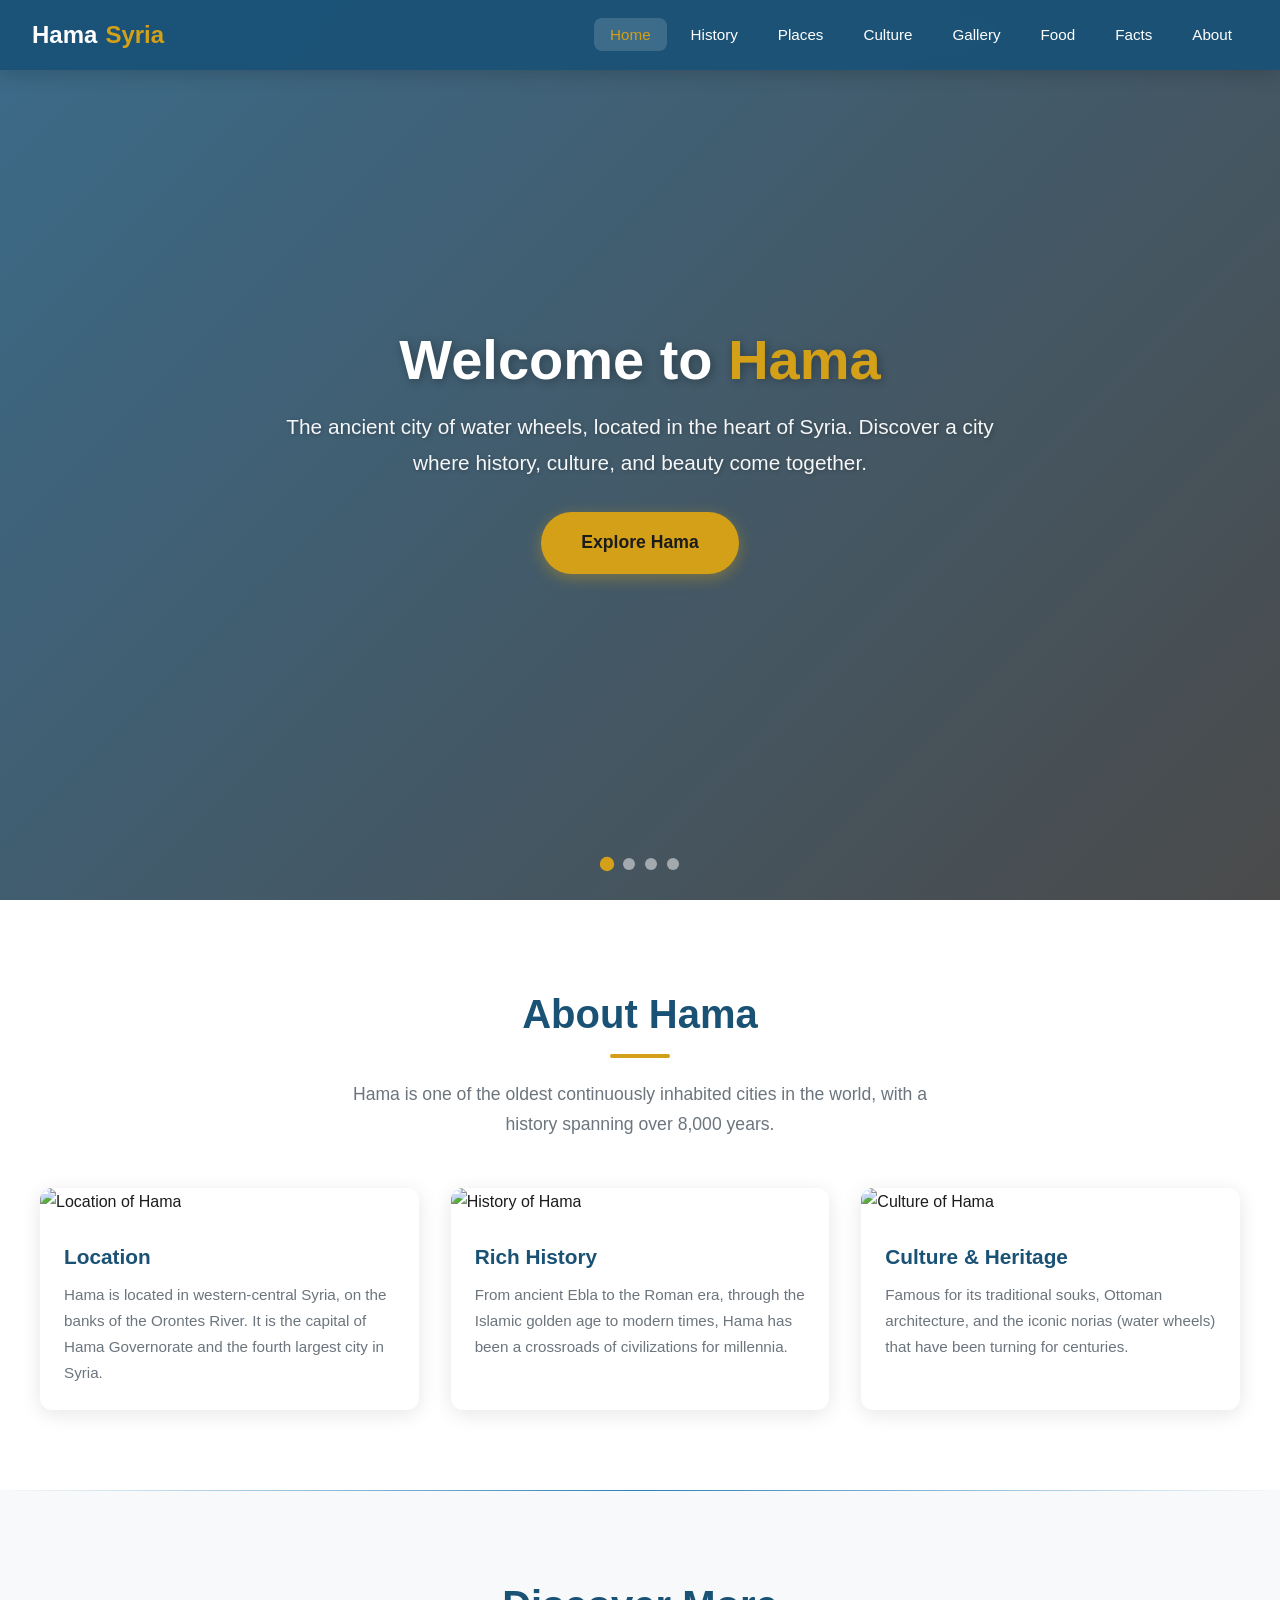
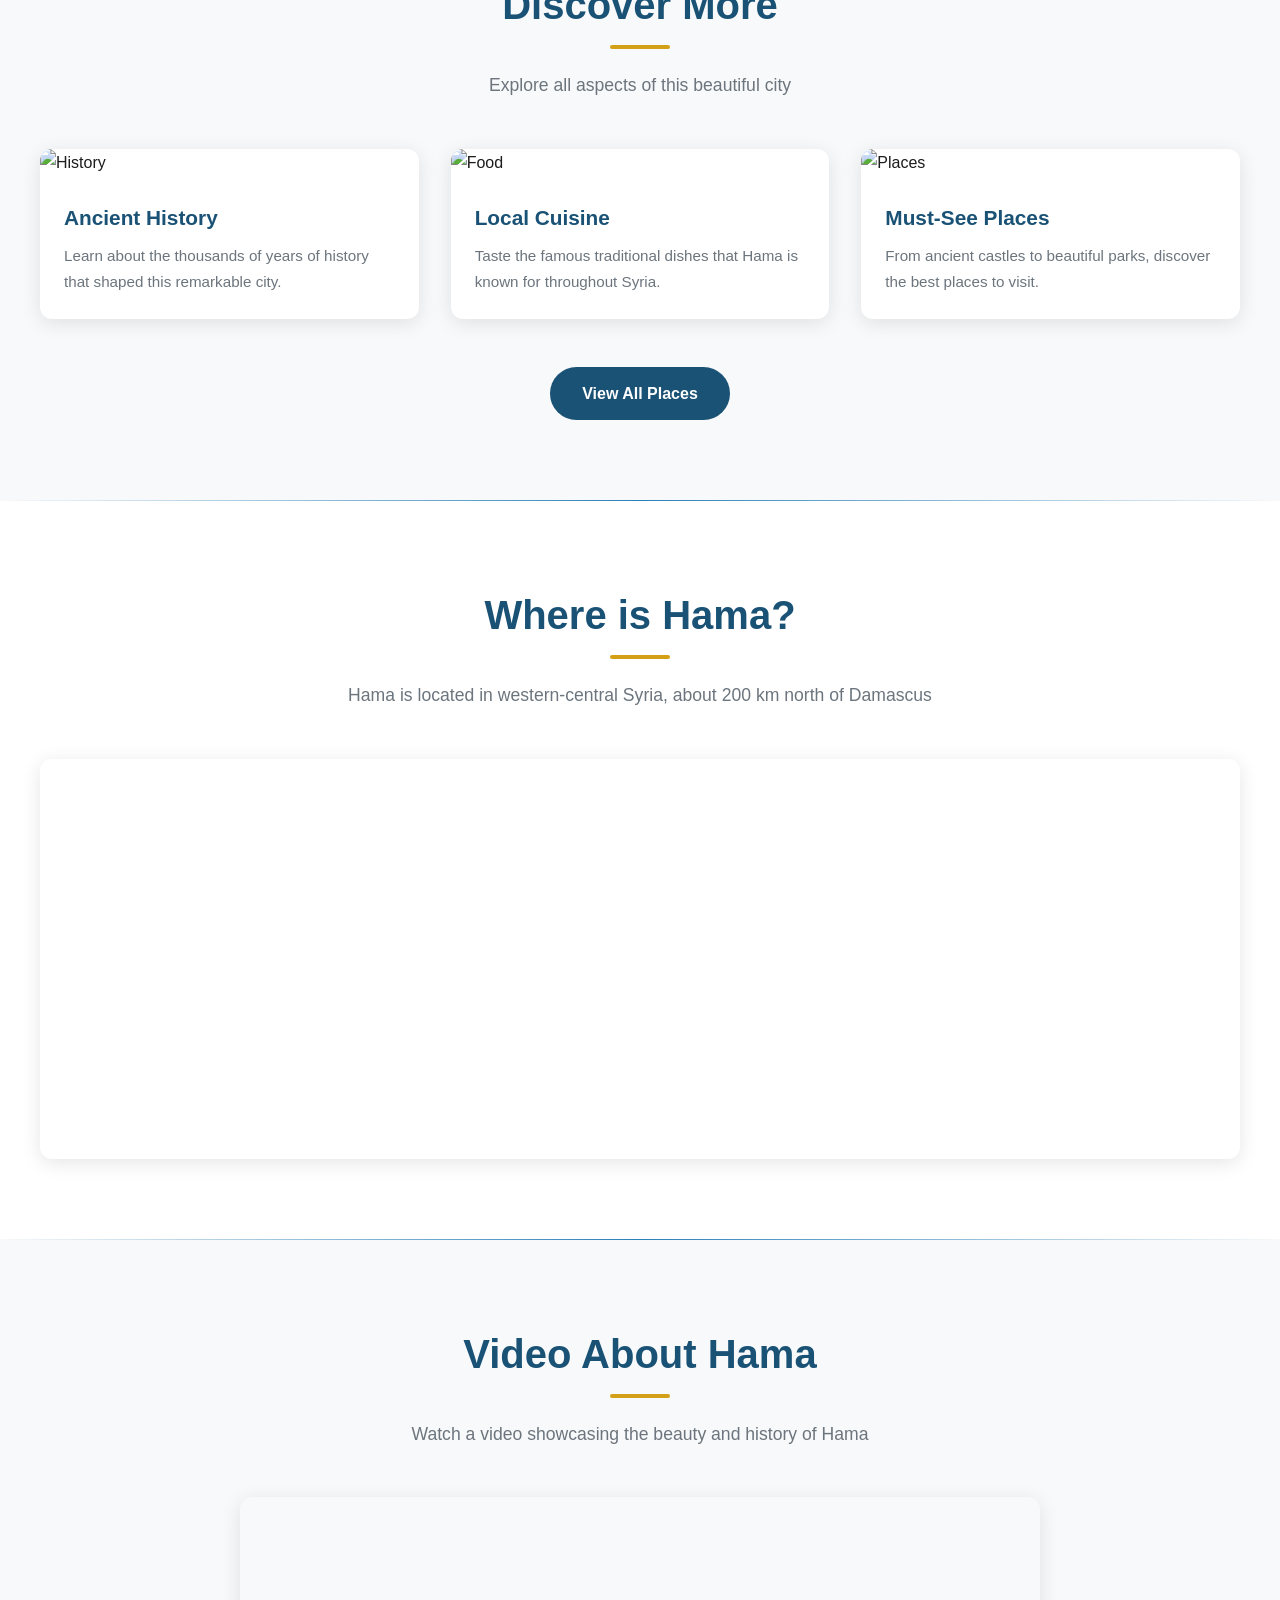
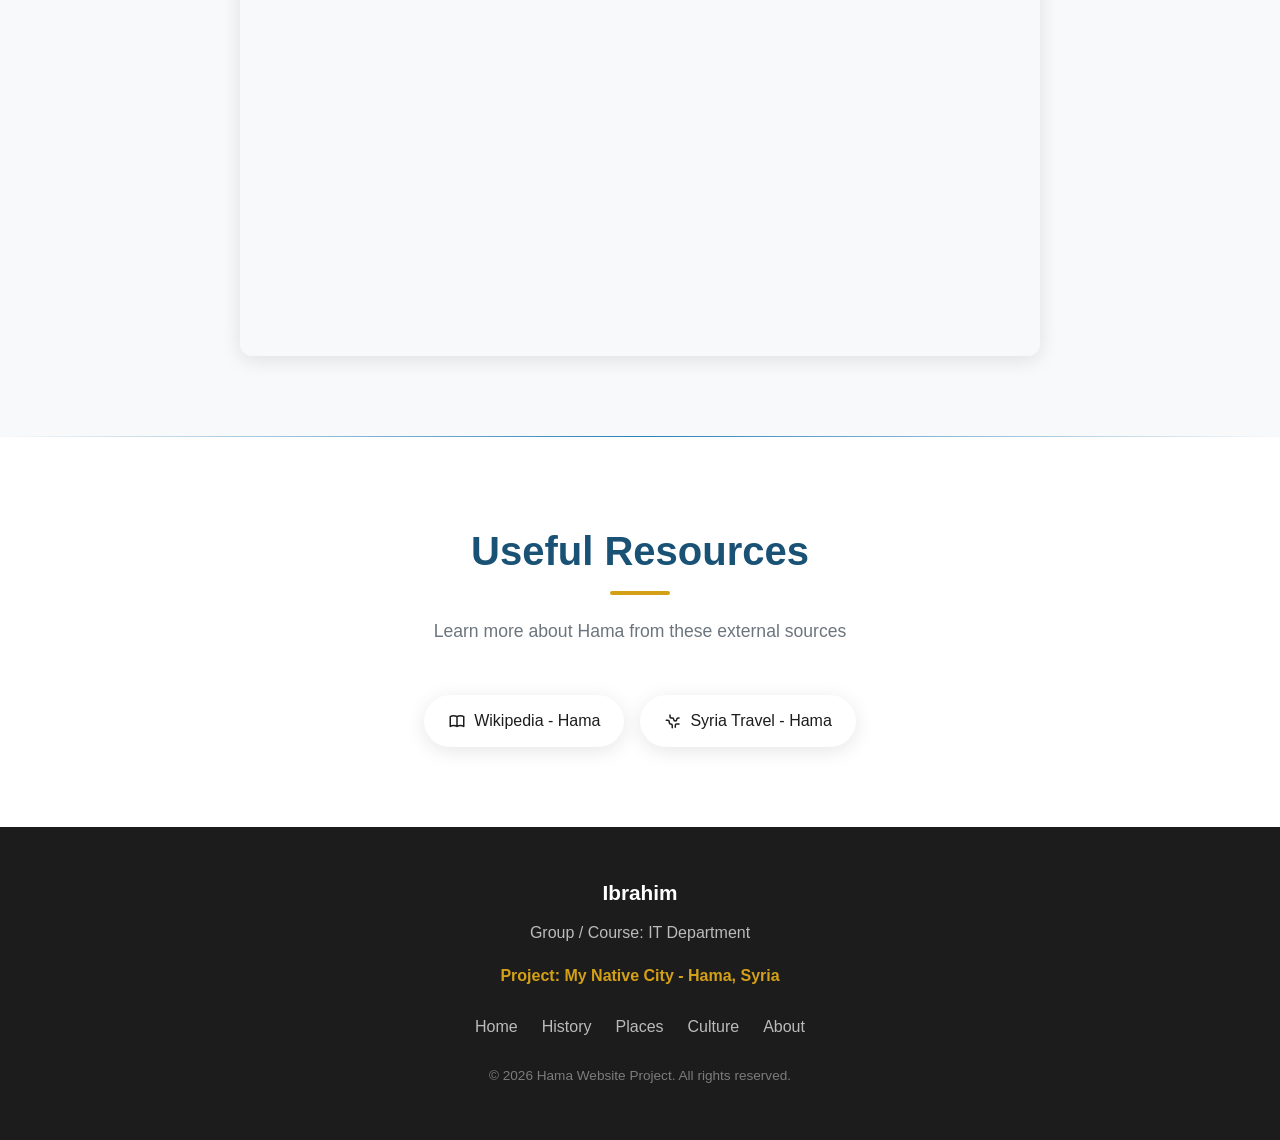
==== index.html @ edb70d60 "feat: create hometown website about Hama, Syria Multi-page informational website with 8 pages: - Hom" ====
<!DOCTYPE html>
<html lang="en">
<head>
  <meta charset="UTF-8">
  <meta name="viewport" content="width=device-width, initial-scale=1.0">
  <title>Hama - The City of Water Wheels</title>
  <link rel="stylesheet" href="css/style.css">
</head>
<body>

  <!-- Navigation -->
  <nav class="navbar">
    <a href="index.html" class="logo">Hama <span>Syria</span></a>
    <ul class="nav-links">
      <li><a href="index.html" class="active">Home</a></li>
      <li><a href="history.html">History</a></li>
      <li><a href="places.html">Places</a></li>
      <li><a href="culture.html">Culture</a></li>
      <li><a href="gallery.html">Gallery</a></li>
      <li><a href="food.html">Food</a></li>
      <li><a href="facts.html">Facts</a></li>
      <li><a href="about.html">About</a></li>
    </ul>
    <button class="hamburger" aria-label="Menu">
      <span></span><span></span><span></span>
    </button>
  </nav>

  <!-- Hero with Image Carousel -->
  <section class="hero">
    <div class="hero-carousel">
      <div class="hero-slide active" style="background-image: url('https://images.unsplash.com/photo-1578898886225-c7c894827e27?w=1600&q=80');"></div>
      <div class="hero-slide" style="background-image: url('https://images.unsplash.com/photo-1547483029-77784da27709?w=1600&q=80');"></div>
      <div class="hero-slide" style="background-image: url('https://images.unsplash.com/photo-1569982175971-d92b01cf8694?w=1600&q=80');"></div>
      <div class="hero-slide" style="background-image: url('https://images.unsplash.com/photo-1590076215667-875d4ef2d7de?w=1600&q=80');"></div>
    </div>
    <div class="hero-overlay"></div>
    <div class="hero-content">
      <h1>Welcome to <span>Hama</span></h1>
      <p>The ancient city of water wheels, located in the heart of Syria. Discover a city where history, culture, and beauty come together.</p>
      <a href="places.html" class="hero-btn">Explore Hama</a>
    </div>
    <div class="carousel-dots">
      <button class="dot active" aria-label="Slide 1"></button>
      <button class="dot" aria-label="Slide 2"></button>
      <button class="dot" aria-label="Slide 3"></button>
      <button class="dot" aria-label="Slide 4"></button>
    </div>
  </section>

  <!-- About Hama Section -->
  <section class="section section-alt">
    <div class="container">
      <div class="section-title">
        <h2>About Hama</h2>
        <p>Hama is one of the oldest continuously inhabited cities in the world, with a history spanning over 8,000 years.</p>
      </div>
      <div class="cards-grid">
        <div class="card">
          <img src="https://images.unsplash.com/photo-1578898886225-c7c894827e27?w=600&q=80" alt="Location of Hama" class="card-img">
          <div class="card-body">
            <h3>Location</h3>
            <p>Hama is located in western-central Syria, on the banks of the Orontes River. It is the capital of Hama Governorate and the fourth largest city in Syria.</p>
          </div>
        </div>
        <div class="card">
          <img src="https://images.unsplash.com/photo-1569982175971-d92b01cf8694?w=600&q=80" alt="History of Hama" class="card-img">
          <div class="card-body">
            <h3>Rich History</h3>
            <p>From ancient Ebla to the Roman era, through the Islamic golden age to modern times, Hama has been a crossroads of civilizations for millennia.</p>
          </div>
        </div>
        <div class="card">
          <img src="https://images.unsplash.com/photo-1590076215667-875d4ef2d7de?w=600&q=80" alt="Culture of Hama" class="card-img">
          <div class="card-body">
            <h3>Culture &amp; Heritage</h3>
            <p>Famous for its traditional souks, Ottoman architecture, and the iconic norias (water wheels) that have been turning for centuries.</p>
          </div>
        </div>
      </div>
    </div>
  </section>

  <div class="divider"></div>

  <!-- Quick Links -->
  <section class="section">
    <div class="container">
      <div class="section-title">
        <h2>Discover More</h2>
        <p>Explore all aspects of this beautiful city</p>
      </div>
      <div class="cards-grid">
        <div class="card">
          <img src="https://images.unsplash.com/photo-1547483029-77784da27709?w=600&q=80" alt="History" class="card-img">
          <div class="card-body">
            <h3>Ancient History</h3>
            <p>Learn about the thousands of years of history that shaped this remarkable city.</p>
          </div>
        </div>
        <div class="card">
          <img src="https://images.unsplash.com/photo-1591604129939-f1efa4d9f7fa?w=600&q=80" alt="Food" class="card-img">
          <div class="card-body">
            <h3>Local Cuisine</h3>
            <p>Taste the famous traditional dishes that Hama is known for throughout Syria.</p>
          </div>
        </div>
        <div class="card">
          <img src="https://images.unsplash.com/photo-1564507592333-c60657eea523?w=600&q=80" alt="Places" class="card-img">
          <div class="card-body">
            <h3>Must-See Places</h3>
            <p>From ancient castles to beautiful parks, discover the best places to visit.</p>
          </div>
        </div>
      </div>
      <div style="text-align: center; margin-top: 3rem;">
        <a href="places.html" class="btn btn-primary">View All Places</a>
      </div>
    </div>
  </section>

  <div class="divider"></div>

  <!-- Map Section -->
  <section class="section section-alt">
    <div class="container">
      <div class="section-title">
        <h2>Where is Hama?</h2>
        <p>Hama is located in western-central Syria, about 200 km north of Damascus</p>
      </div>
      <div class="map-container">
        <iframe
          src="https://www.google.com/maps/embed?pb=!1m18!1m12!1m3!1d13402.8!2d36.72!3d35.13!2m3!1f0!2f0!3f0!3m2!1i1024!2i768!4f13.1!3m3!1m2!1s0x0%3A0x0!2zHama!5e0!3m2!1sen!2s!4v1"
          allowfullscreen=""
          loading="lazy"
          referrerpolicy="no-referrer-when-downgrade"
          title="Map of Hama, Syria">
        </iframe>
      </div>
    </div>
  </section>

  <div class="divider"></div>

  <!-- Embedded Video -->
  <section class="section">
    <div class="container">
      <div class="section-title">
        <h2>Video About Hama</h2>
        <p>Watch a video showcasing the beauty and history of Hama</p>
      </div>
      <div class="video-container">
        <iframe
          src="https://www.youtube.com/embed/sqSF0YU8q7w"
          title="Video about Hama, Syria"
          allow="accelerometer; autoplay; clipboard-write; encrypted-media; gyroscope; picture-in-picture"
          allowfullscreen>
        </iframe>
      </div>
    </div>
  </section>

  <div class="divider"></div>

  <!-- External Links -->
  <section class="section section-alt">
    <div class="container">
      <div class="section-title">
        <h2>Useful Resources</h2>
        <p>Learn more about Hama from these external sources</p>
      </div>
      <div class="external-links">
        <a href="https://en.wikipedia.org/wiki/Hama" target="_blank" rel="noopener" class="link-card">
          <svg xmlns="http://www.w3.org/2000/svg" fill="none" viewBox="0 0 24 24" stroke="currentColor"><path stroke-linecap="round" stroke-linejoin="round" stroke-width="2" d="M12 6.253v13m0-13C10.832 5.477 9.246 5 7.5 5S4.168 5.477 3 6.253v13C4.168 18.477 5.754 18 7.5 18s3.332.477 4.5 1.253m0-13C13.168 5.477 14.754 5 16.5 5c1.747 0 3.332.477 4.5 1.253v13C19.832 18.477 18.247 18 16.5 18c-1.746 0-3.332.477-4.5 1.253" /></svg>
          Wikipedia - Hama
        </a>
        <a href="https://www.syria.travel/en/destinations/hama" target="_blank" rel="noopener" class="link-card">
          <svg xmlns="http://www.w3.org/2000/svg" fill="none" viewBox="0 0 24 24" stroke="currentColor"><path stroke-linecap="round" stroke-linejoin="round" stroke-width="2" d="M3.055 11H5a2 2 0 012 2v1a2 2 0 002 2 2 2 0 012 2v2.945M8 3.935V5.5A2.5 2.5 0 0010.5 8h.5a2 2 0 012 2 2 2 0 104 0 2 2 0 012-2h1.064M15 20.488V18a2 2 0 012-2h3.064" /></svg>
          Syria Travel - Hama
        </a>
      </div>
    </div>
  </section>

  <!-- Footer -->
  <footer class="footer">
    <div class="footer-content">
      <h3>Ibrahim</h3>
      <p>Group / Course: IT Department</p>
      <p class="project-title">Project: My Native City - Hama, Syria</p>
      <div class="footer-links">
        <a href="index.html">Home</a>
        <a href="history.html">History</a>
        <a href="places.html">Places</a>
        <a href="culture.html">Culture</a>
        <a href="about.html">About</a>
      </div>
      <p style="margin-top: 1.5rem; font-size: 0.85rem; opacity: 0.6;">&copy; 2026 Hama Website Project. All rights reserved.</p>
    </div>
  </footer>

  <script src="js/main.js"></script>
</body>
</html>
---- css/style.css ----
/* ===== RESET & BASE ===== */
*,
*::before,
*::after {
  margin: 0;
  padding: 0;
  box-sizing: border-box;
}

:root {
  --primary: #1a5276;
  --primary-light: #2980b9;
  --accent: #c0392b;
  --gold: #d4a017;
  --dark: #1c1c1c;
  --light: #f8f9fa;
  --gray: #6c757d;
  --white: #ffffff;
  --shadow: 0 4px 20px rgba(0, 0, 0, 0.1);
  --radius: 12px;
  --transition: 0.3s ease;
}

html {
  scroll-behavior: smooth;
}

body {
  font-family: 'Segoe UI', Tahoma, Geneva, Verdana, sans-serif;
  color: var(--dark);
  background: var(--light);
  line-height: 1.7;
}

a {
  text-decoration: none;
  color: inherit;
}

img {
  max-width: 100%;
  height: auto;
}

/* ===== NAVIGATION ===== */
.navbar {
  position: fixed;
  top: 0;
  left: 0;
  right: 0;
  z-index: 1000;
  background: rgba(26, 82, 118, 0.95);
  backdrop-filter: blur(10px);
  padding: 0 2rem;
  display: flex;
  align-items: center;
  justify-content: space-between;
  height: 70px;
  box-shadow: 0 2px 20px rgba(0, 0, 0, 0.2);
}

.navbar .logo {
  font-size: 1.5rem;
  font-weight: 700;
  color: var(--white);
  display: flex;
  align-items: center;
  gap: 0.5rem;
}

.navbar .logo span {
  color: var(--gold);
}

.nav-links {
  display: flex;
  list-style: none;
  gap: 0.5rem;
}

.nav-links a {
  color: var(--white);
  padding: 0.5rem 1rem;
  border-radius: 8px;
  transition: var(--transition);
  font-size: 0.95rem;
  font-weight: 500;
}

.nav-links a:hover,
.nav-links a.active {
  background: rgba(255, 255, 255, 0.15);
  color: var(--gold);
}

.hamburger {
  display: none;
  flex-direction: column;
  gap: 5px;
  cursor: pointer;
  background: none;
  border: none;
}

.hamburger span {
  width: 28px;
  height: 3px;
  background: var(--white);
  border-radius: 3px;
  transition: var(--transition);
}

/* ===== HERO SECTION ===== */
.hero {
  position: relative;
  min-height: 100vh;
  display: flex;
  align-items: center;
  justify-content: center;
  text-align: center;
  color: var(--white);
  overflow: hidden;
}

.hero-carousel {
  position: absolute;
  top: 0;
  left: 0;
  width: 100%;
  height: 100%;
  z-index: -1;
}

.hero-slide {
  position: absolute;
  top: 0;
  left: 0;
  width: 100%;
  height: 100%;
  opacity: 0;
  transition: opacity 1.5s ease;
  background-size: cover;
  background-position: center;
}

.hero-slide.active {
  opacity: 1;
}

.hero-overlay {
  position: absolute;
  top: 0;
  left: 0;
  width: 100%;
  height: 100%;
  background: linear-gradient(135deg, rgba(26, 82, 118, 0.85), rgba(0, 0, 0, 0.7));
}

.hero-content {
  position: relative;
  z-index: 1;
  max-width: 800px;
  padding: 2rem;
}

.hero-content h1 {
  font-size: 3.5rem;
  font-weight: 800;
  margin-bottom: 1rem;
  text-shadow: 2px 2px 10px rgba(0, 0, 0, 0.3);
  line-height: 1.2;
}

.hero-content h1 span {
  color: var(--gold);
}

.hero-content p {
  font-size: 1.3rem;
  margin-bottom: 2rem;
  opacity: 0.95;
  text-shadow: 1px 1px 5px rgba(0, 0, 0, 0.3);
}

.hero-btn {
  display: inline-block;
  padding: 1rem 2.5rem;
  background: var(--gold);
  color: var(--dark);
  font-size: 1.1rem;
  font-weight: 700;
  border-radius: 50px;
  transition: var(--transition);
  box-shadow: 0 4px 15px rgba(212, 160, 23, 0.4);
}

.hero-btn:hover {
  transform: translateY(-3px);
  box-shadow: 0 8px 25px rgba(212, 160, 23, 0.6);
  background: #e6b422;
}

/* Carousel indicators */
.carousel-dots {
  position: absolute;
  bottom: 30px;
  left: 50%;
  transform: translateX(-50%);
  display: flex;
  gap: 10px;
  z-index: 2;
}

.carousel-dots .dot {
  width: 12px;
  height: 12px;
  border-radius: 50%;
  background: rgba(255, 255, 255, 0.5);
  cursor: pointer;
  transition: var(--transition);
  border: none;
}

.carousel-dots .dot.active {
  background: var(--gold);
  transform: scale(1.2);
}

/* ===== SECTIONS ===== */
.section {
  padding: 5rem 2rem;
}

.section-alt {
  background: var(--white);
}

.container {
  max-width: 1200px;
  margin: 0 auto;
}

.section-title {
  text-align: center;
  margin-bottom: 3rem;
}

.section-title h2 {
  font-size: 2.5rem;
  color: var(--primary);
  margin-bottom: 0.5rem;
  position: relative;
  display: inline-block;
}

.section-title h2::after {
  content: '';
  position: absolute;
  bottom: -10px;
  left: 50%;
  transform: translateX(-50%);
  width: 60px;
  height: 4px;
  background: var(--gold);
  border-radius: 2px;
}

.section-title p {
  color: var(--gray);
  font-size: 1.1rem;
  max-width: 600px;
  margin: 1.5rem auto 0;
}

/* ===== DIVIDER ===== */
.divider {
  width: 100%;
  height: 1px;
  background: linear-gradient(90deg, transparent, var(--primary-light), transparent);
  margin: 0;
}

/* ===== CARDS GRID ===== */
.cards-grid {
  display: grid;
  grid-template-columns: repeat(auto-fit, minmax(320px, 1fr));
  gap: 2rem;
}

.card {
  background: var(--white);
  border-radius: var(--radius);
  overflow: hidden;
  box-shadow: var(--shadow);
  transition: var(--transition);
}

.card:hover {
  transform: translateY(-8px);
  box-shadow: 0 12px 40px rgba(0, 0, 0, 0.15);
}

.card-img {
  width: 100%;
  height: 220px;
  object-fit: cover;
}

.card-body {
  padding: 1.5rem;
}

.card-body h3 {
  font-size: 1.3rem;
  color: var(--primary);
  margin-bottom: 0.5rem;
}

.card-body p {
  color: var(--gray);
  font-size: 0.95rem;
}

/* ===== GALLERY ===== */
.gallery-grid {
  display: grid;
  grid-template-columns: repeat(auto-fill, minmax(280px, 1fr));
  gap: 1rem;
}

.gallery-item {
  position: relative;
  border-radius: var(--radius);
  overflow: hidden;
  cursor: pointer;
  aspect-ratio: 4/3;
}

.gallery-item img {
  width: 100%;
  height: 100%;
  object-fit: cover;
  transition: var(--transition);
}

.gallery-item:hover img {
  transform: scale(1.08);
}

.gallery-caption {
  position: absolute;
  bottom: 0;
  left: 0;
  right: 0;
  padding: 1rem;
  background: linear-gradient(transparent, rgba(0, 0, 0, 0.8));
  color: var(--white);
  font-size: 0.9rem;
  transform: translateY(100%);
  transition: var(--transition);
}

.gallery-item:hover .gallery-caption {
  transform: translateY(0);
}

/* ===== MAP SECTION ===== */
.map-container {
  width: 100%;
  height: 400px;
  border-radius: var(--radius);
  overflow: hidden;
  box-shadow: var(--shadow);
}

.map-container iframe {
  width: 100%;
  height: 100%;
  border: none;
}

/* ===== VIDEO SECTION ===== */
.video-container {
  max-width: 800px;
  margin: 0 auto;
  border-radius: var(--radius);
  overflow: hidden;
  box-shadow: var(--shadow);
}

.video-container iframe {
  width: 100%;
  height: 450px;
  border: none;
}

/* ===== TIMELINE ===== */
.timeline {
  position: relative;
  max-width: 800px;
  margin: 0 auto;
  padding: 2rem 0;
}

.timeline::before {
  content: '';
  position: absolute;
  left: 50%;
  transform: translateX(-50%);
  width: 3px;
  height: 100%;
  background: var(--primary-light);
}

.timeline-item {
  position: relative;
  width: 45%;
  padding: 1.5rem;
  background: var(--white);
  border-radius: var(--radius);
  box-shadow: var(--shadow);
  margin-bottom: 2rem;
}

.timeline-item:nth-child(odd) {
  margin-left: 0;
}

.timeline-item:nth-child(even) {
  margin-left: auto;
}

.timeline-item::before {
  content: '';
  position: absolute;
  top: 2rem;
  width: 16px;
  height: 16px;
  background: var(--gold);
  border-radius: 50%;
  border: 3px solid var(--primary);
  z-index: 1;
}

.timeline-item:nth-child(odd)::before {
  right: -32px;
}

.timeline-item:nth-child(even)::before {
  left: -32px;
}

.timeline-item h3 {
  color: var(--primary);
  margin-bottom: 0.5rem;
  font-size: 1.1rem;
}

.timeline-item p {
  color: var(--gray);
  font-size: 0.95rem;
}

/* ===== FACTS LIST ===== */
.facts-list {
  max-width: 800px;
  margin: 0 auto;
}

.fact-item {
  display: flex;
  align-items: flex-start;
  gap: 1.5rem;
  padding: 1.5rem;
  background: var(--white);
  border-radius: var(--radius);
  box-shadow: var(--shadow);
  margin-bottom: 1.5rem;
  transition: var(--transition);
}

.fact-item:hover {
  transform: translateX(10px);
  box-shadow: 0 8px 30px rgba(0, 0, 0, 0.12);
}

.fact-number {
  flex-shrink: 0;
  width: 50px;
  height: 50px;
  background: var(--primary);
  color: var(--white);
  border-radius: 50%;
  display: flex;
  align-items: center;
  justify-content: center;
  font-size: 1.3rem;
  font-weight: 700;
}

.fact-content h3 {
  color: var(--primary);
  margin-bottom: 0.3rem;
}

.fact-content p {
  color: var(--gray);
  font-size: 0.95rem;
}

/* ===== ABOUT AUTHOR ===== */
.about-card {
  max-width: 700px;
  margin: 0 auto;
  background: var(--white);
  border-radius: var(--radius);
  box-shadow: var(--shadow);
  padding: 3rem;
  text-align: center;
}

.about-avatar {
  width: 150px;
  height: 150px;
  border-radius: 50%;
  object-fit: cover;
  border: 4px solid var(--gold);
  margin-bottom: 1.5rem;
}

.about-card h2 {
  color: var(--primary);
  margin-bottom: 0.5rem;
}

.about-card .role {
  color: var(--gold);
  font-weight: 600;
  margin-bottom: 1rem;
}

.about-card p {
  color: var(--gray);
  max-width: 500px;
  margin: 0 auto;
}

/* ===== BUTTONS ===== */
.btn {
  display: inline-block;
  padding: 0.8rem 2rem;
  border-radius: 50px;
  font-weight: 600;
  transition: var(--transition);
  cursor: pointer;
  border: none;
  font-size: 1rem;
}

.btn-primary {
  background: var(--primary);
  color: var(--white);
}

.btn-primary:hover {
  background: var(--primary-light);
  transform: translateY(-2px);
}

.btn-accent {
  background: var(--gold);
  color: var(--dark);
}

.btn-accent:hover {
  background: #e6b422;
  transform: translateY(-2px);
}

/* ===== FOOTER ===== */
.footer {
  background: var(--dark);
  color: var(--white);
  padding: 3rem 2rem;
  text-align: center;
}

.footer-content {
  max-width: 800px;
  margin: 0 auto;
}

.footer h3 {
  font-size: 1.3rem;
  margin-bottom: 0.5rem;
}

.footer p {
  color: rgba(255, 255, 255, 0.7);
  margin-bottom: 0.3rem;
}

.footer .project-title {
  color: var(--gold);
  font-weight: 600;
  margin-top: 1rem;
}

.footer-links {
  display: flex;
  justify-content: center;
  gap: 1.5rem;
  margin-top: 1.5rem;
  flex-wrap: wrap;
}

.footer-links a {
  color: rgba(255, 255, 255, 0.7);
  transition: var(--transition);
}

.footer-links a:hover {
  color: var(--gold);
}

/* ===== EXTERNAL LINKS ===== */
.external-links {
  display: flex;
  gap: 1rem;
  flex-wrap: wrap;
  justify-content: center;
  margin-top: 2rem;
}

.link-card {
  display: flex;
  align-items: center;
  gap: 0.5rem;
  padding: 0.8rem 1.5rem;
  background: var(--white);
  border-radius: 50px;
  box-shadow: var(--shadow);
  transition: var(--transition);
  font-weight: 500;
}

.link-card:hover {
  background: var(--primary);
  color: var(--white);
  transform: translateY(-2px);
}

.link-card svg {
  width: 18px;
  height: 18px;
}

/* ===== PAGE HEADER ===== */
.page-header {
  padding: 10rem 2rem 4rem;
  background: linear-gradient(135deg, var(--primary), rgba(0, 0, 0, 0.6));
  color: var(--white);
  text-align: center;
}

.page-header h1 {
  font-size: 3rem;
  margin-bottom: 0.5rem;
}

.page-header p {
  font-size: 1.2rem;
  opacity: 0.9;
}

/* ===== RESPONSIVE ===== */
@media (max-width: 768px) {
  .navbar {
    padding: 0 1rem;
  }

  .nav-links {
    position: fixed;
    top: 70px;
    left: 0;
    right: 0;
    background: rgba(26, 82, 118, 0.98);
    flex-direction: column;
    padding: 1rem;
    gap: 0.25rem;
    transform: translateY(-100%);
    opacity: 0;
    pointer-events: none;
    transition: var(--transition);
  }

  .nav-links.open {
    transform: translateY(0);
    opacity: 1;
    pointer-events: all;
  }

  .hamburger {
    display: flex;
  }

  .hero-content h1 {
    font-size: 2.2rem;
  }

  .hero-content p {
    font-size: 1.1rem;
  }

  .section {
    padding: 3rem 1rem;
  }

  .section-title h2 {
    font-size: 2rem;
  }

  .timeline::before {
    left: 20px;
  }

  .timeline-item {
    width: 85%;
    margin-left: 50px !important;
  }

  .timeline-item::before {
    left: -32px !important;
    right: auto !important;
  }

  .video-container iframe {
    height: 250px;
  }

  .page-header h1 {
    font-size: 2rem;
  }

  .about-card {
    padding: 2rem 1.5rem;
  }

  .gallery-grid {
    grid-template-columns: repeat(auto-fill, minmax(200px, 1fr));
  }
}

@media (max-width: 480px) {
  .hero-content h1 {
    font-size: 1.8rem;
  }

  .cards-grid {
    grid-template-columns: 1fr;
  }

  .gallery-grid {
    grid-template-columns: 1fr 1fr;
  }
}
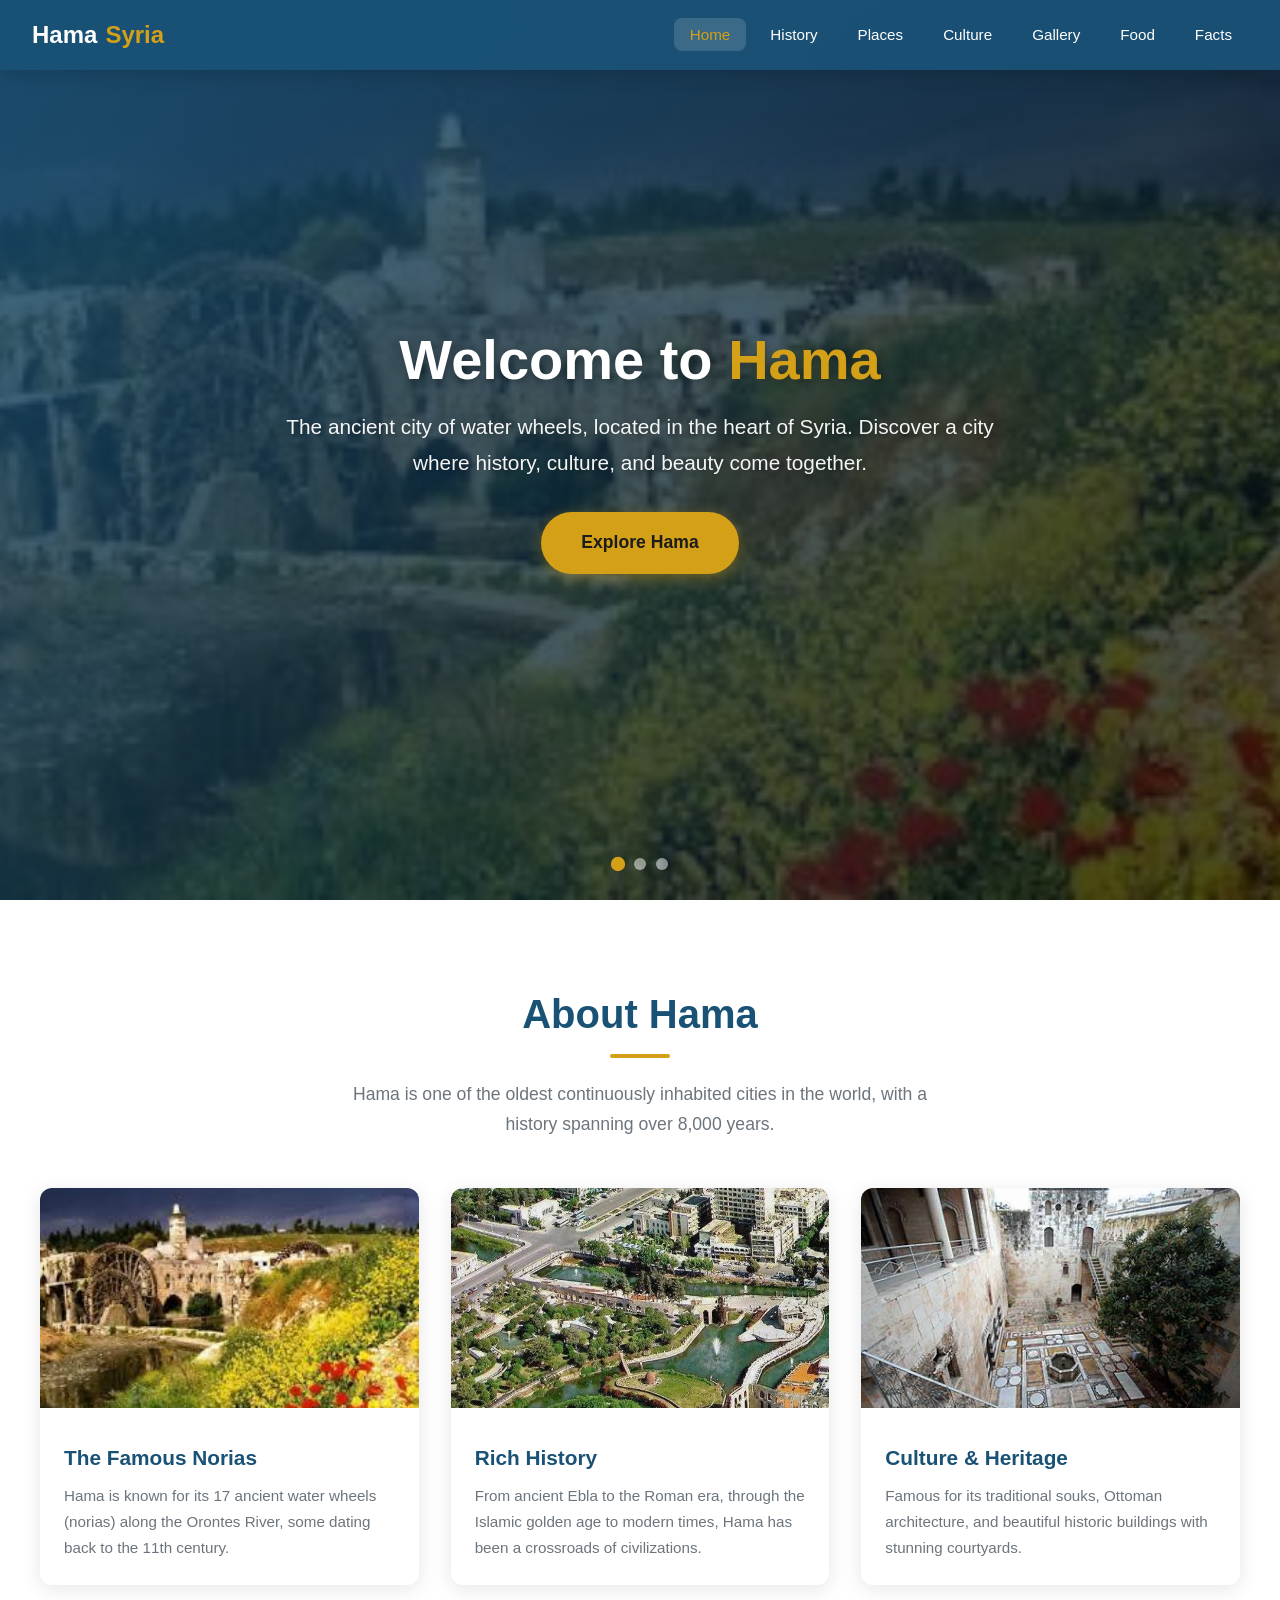
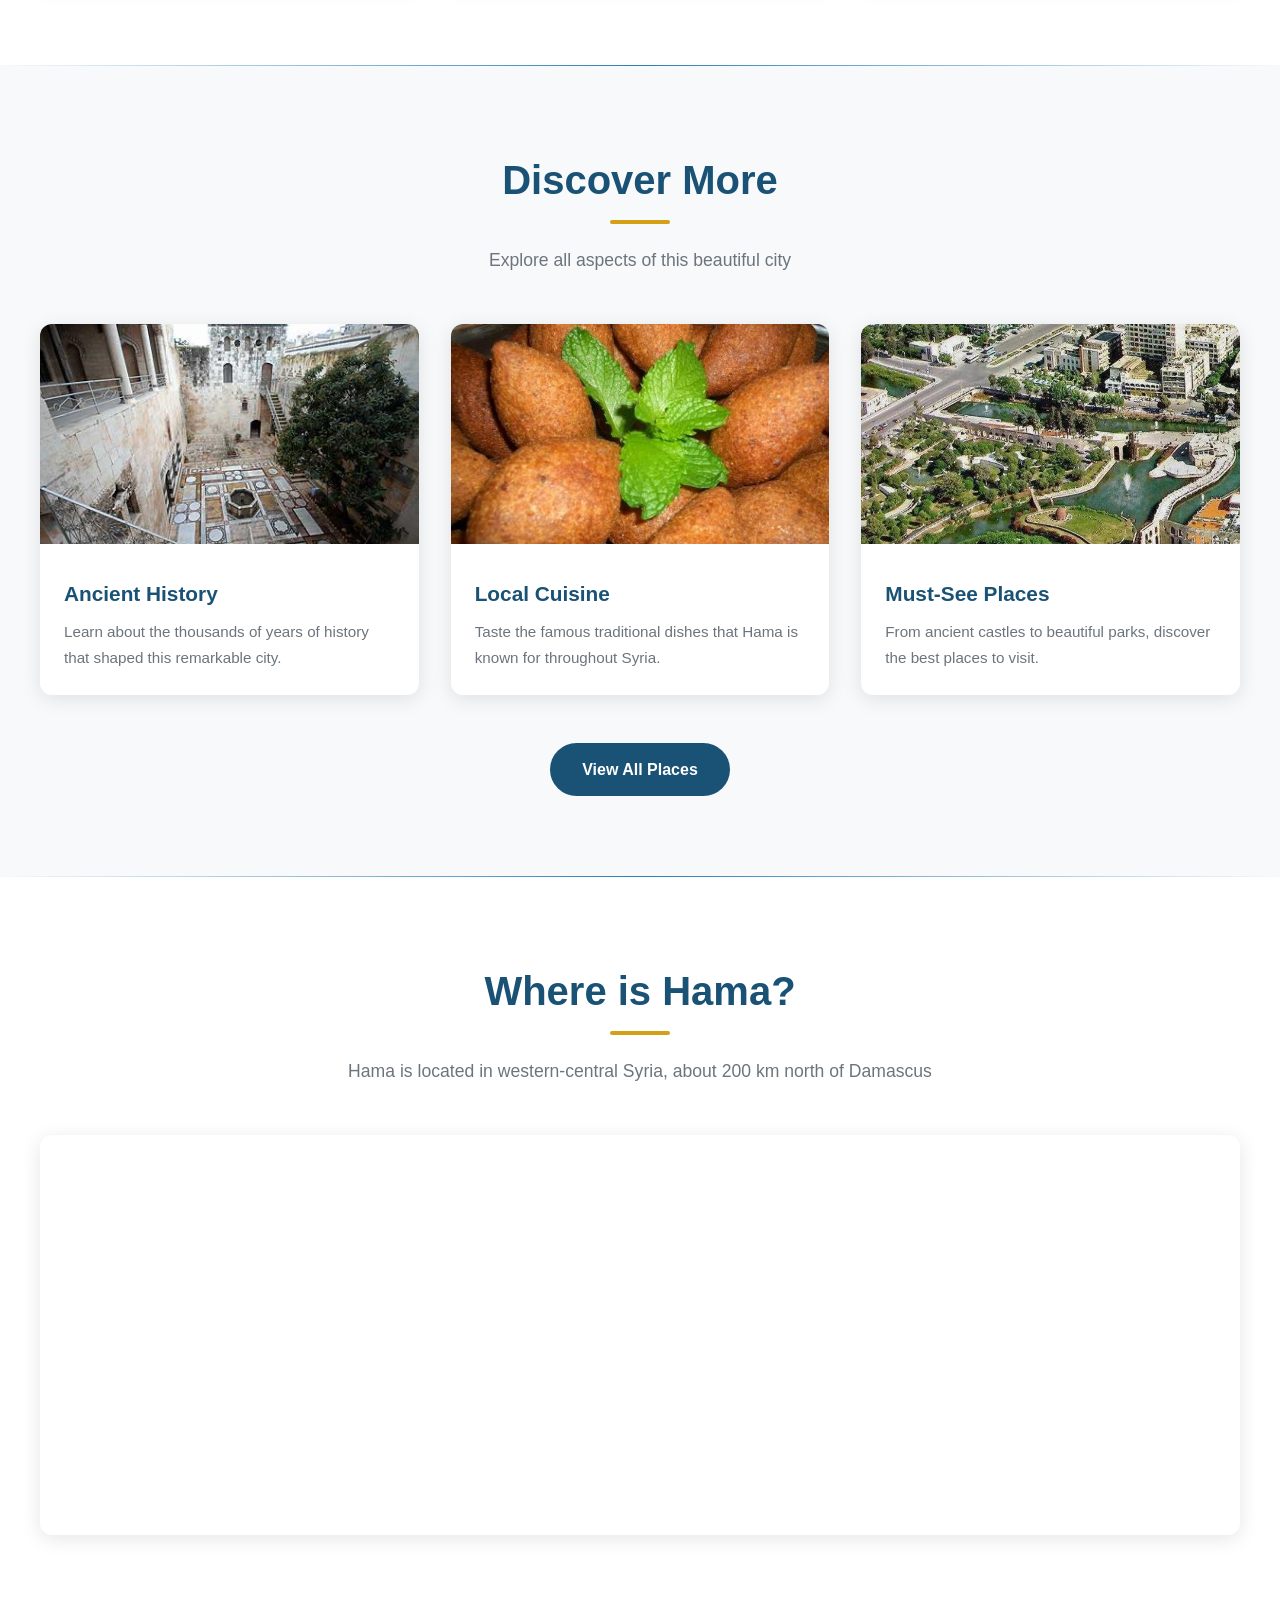
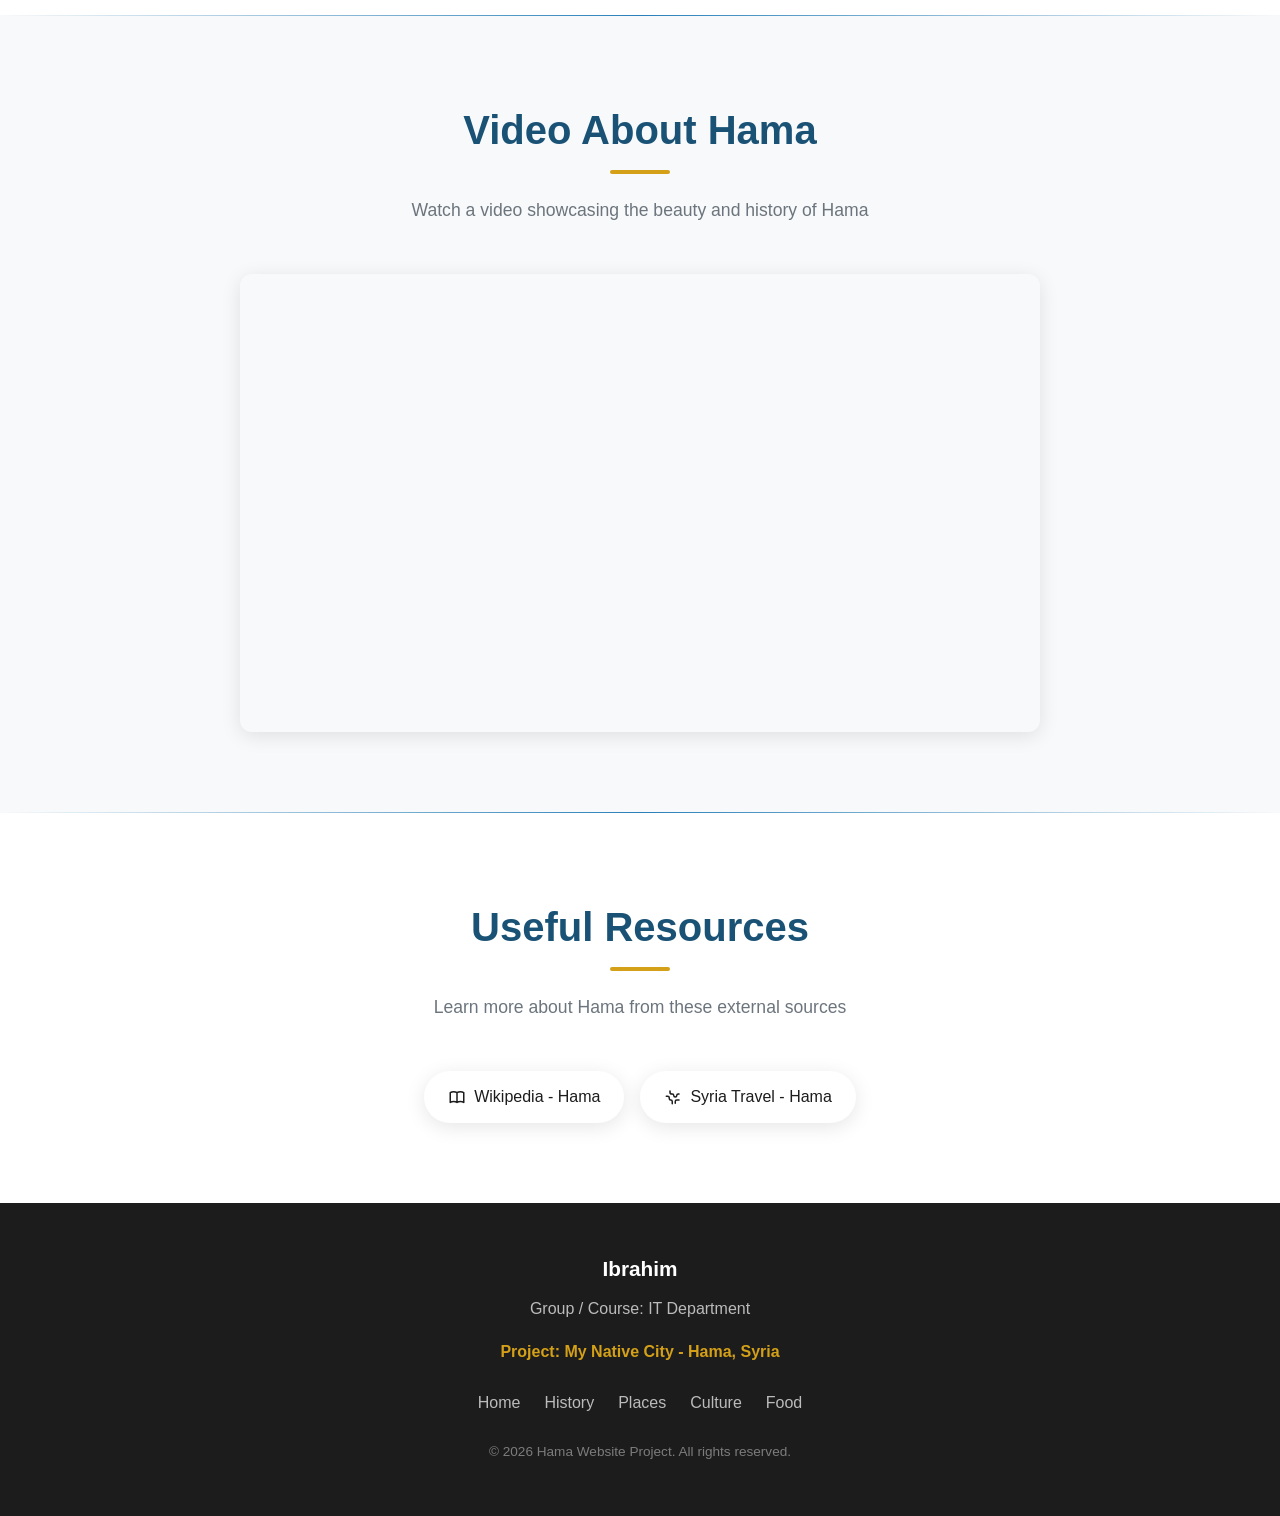
==== commit 10e82e7e: "fix: use real photos and remove About page - Replace all Unsplash placeholder images with real photo" ====
--- a/index.html
+++ b/index.html
@@ -19,7 +19,6 @@
       <li><a href="gallery.html">Gallery</a></li>
       <li><a href="food.html">Food</a></li>
       <li><a href="facts.html">Facts</a></li>
-      <li><a href="about.html">About</a></li>
     </ul>
     <button class="hamburger" aria-label="Menu">
       <span></span><span></span><span></span>
@@ -29,10 +28,9 @@
   <!-- Hero with Image Carousel -->
   <section class="hero">
     <div class="hero-carousel">
-      <div class="hero-slide active" style="background-image: url('https://images.unsplash.com/photo-1578898886225-c7c894827e27?w=1600&q=80');"></div>
-      <div class="hero-slide" style="background-image: url('https://images.unsplash.com/photo-1547483029-77784da27709?w=1600&q=80');"></div>
-      <div class="hero-slide" style="background-image: url('https://images.unsplash.com/photo-1569982175971-d92b01cf8694?w=1600&q=80');"></div>
-      <div class="hero-slide" style="background-image: url('https://images.unsplash.com/photo-1590076215667-875d4ef2d7de?w=1600&q=80');"></div>
+      <div class="hero-slide active" style="background-image: url('images/norias.jpg');"></div>
+      <div class="hero-slide" style="background-image: url('images/aerial-view.jpg');"></div>
+      <div class="hero-slide" style="background-image: url('images/courtyard.jpg');"></div>
     </div>
     <div class="hero-overlay"></div>
     <div class="hero-content">
@@ -44,7 +42,6 @@
       <button class="dot active" aria-label="Slide 1"></button>
       <button class="dot" aria-label="Slide 2"></button>
       <button class="dot" aria-label="Slide 3"></button>
-      <button class="dot" aria-label="Slide 4"></button>
     </div>
   </section>
 
@@ -57,24 +54,24 @@
       </div>
       <div class="cards-grid">
         <div class="card">
-          <img src="https://images.unsplash.com/photo-1578898886225-c7c894827e27?w=600&q=80" alt="Location of Hama" class="card-img">
-          <div class="card-body">
-            <h3>Location</h3>
-            <p>Hama is located in western-central Syria, on the banks of the Orontes River. It is the capital of Hama Governorate and the fourth largest city in Syria.</p>
-          </div>
-        </div>
-        <div class="card">
-          <img src="https://images.unsplash.com/photo-1569982175971-d92b01cf8694?w=600&q=80" alt="History of Hama" class="card-img">
+          <img src="images/norias.jpg" alt="Norias of Hama" class="card-img">
+          <div class="card-body">
+            <h3>The Famous Norias</h3>
+            <p>Hama is known for its 17 ancient water wheels (norias) along the Orontes River, some dating back to the 11th century.</p>
+          </div>
+        </div>
+        <div class="card">
+          <img src="images/aerial-view.jpg" alt="Aerial view of Hama" class="card-img">
           <div class="card-body">
             <h3>Rich History</h3>
-            <p>From ancient Ebla to the Roman era, through the Islamic golden age to modern times, Hama has been a crossroads of civilizations for millennia.</p>
-          </div>
-        </div>
-        <div class="card">
-          <img src="https://images.unsplash.com/photo-1590076215667-875d4ef2d7de?w=600&q=80" alt="Culture of Hama" class="card-img">
+            <p>From ancient Ebla to the Roman era, through the Islamic golden age to modern times, Hama has been a crossroads of civilizations.</p>
+          </div>
+        </div>
+        <div class="card">
+          <img src="images/courtyard.jpg" alt="Traditional courtyard" class="card-img">
           <div class="card-body">
             <h3>Culture &amp; Heritage</h3>
-            <p>Famous for its traditional souks, Ottoman architecture, and the iconic norias (water wheels) that have been turning for centuries.</p>
+            <p>Famous for its traditional souks, Ottoman architecture, and beautiful historic buildings with stunning courtyards.</p>
           </div>
         </div>
       </div>
@@ -92,21 +89,21 @@
       </div>
       <div class="cards-grid">
         <div class="card">
-          <img src="https://images.unsplash.com/photo-1547483029-77784da27709?w=600&q=80" alt="History" class="card-img">
+          <img src="images/courtyard.jpg" alt="History" class="card-img">
           <div class="card-body">
             <h3>Ancient History</h3>
             <p>Learn about the thousands of years of history that shaped this remarkable city.</p>
           </div>
         </div>
         <div class="card">
-          <img src="https://images.unsplash.com/photo-1591604129939-f1efa4d9f7fa?w=600&q=80" alt="Food" class="card-img">
+          <img src="images/kibbeh.jpg" alt="Food" class="card-img">
           <div class="card-body">
             <h3>Local Cuisine</h3>
             <p>Taste the famous traditional dishes that Hama is known for throughout Syria.</p>
           </div>
         </div>
         <div class="card">
-          <img src="https://images.unsplash.com/photo-1564507592333-c60657eea523?w=600&q=80" alt="Places" class="card-img">
+          <img src="images/aerial-view.jpg" alt="Places" class="card-img">
           <div class="card-body">
             <h3>Must-See Places</h3>
             <p>From ancient castles to beautiful parks, discover the best places to visit.</p>
@@ -193,7 +190,7 @@
         <a href="history.html">History</a>
         <a href="places.html">Places</a>
         <a href="culture.html">Culture</a>
-        <a href="about.html">About</a>
+        <a href="food.html">Food</a>
       </div>
       <p style="margin-top: 1.5rem; font-size: 0.85rem; opacity: 0.6;">&copy; 2026 Hama Website Project. All rights reserved.</p>
     </div>
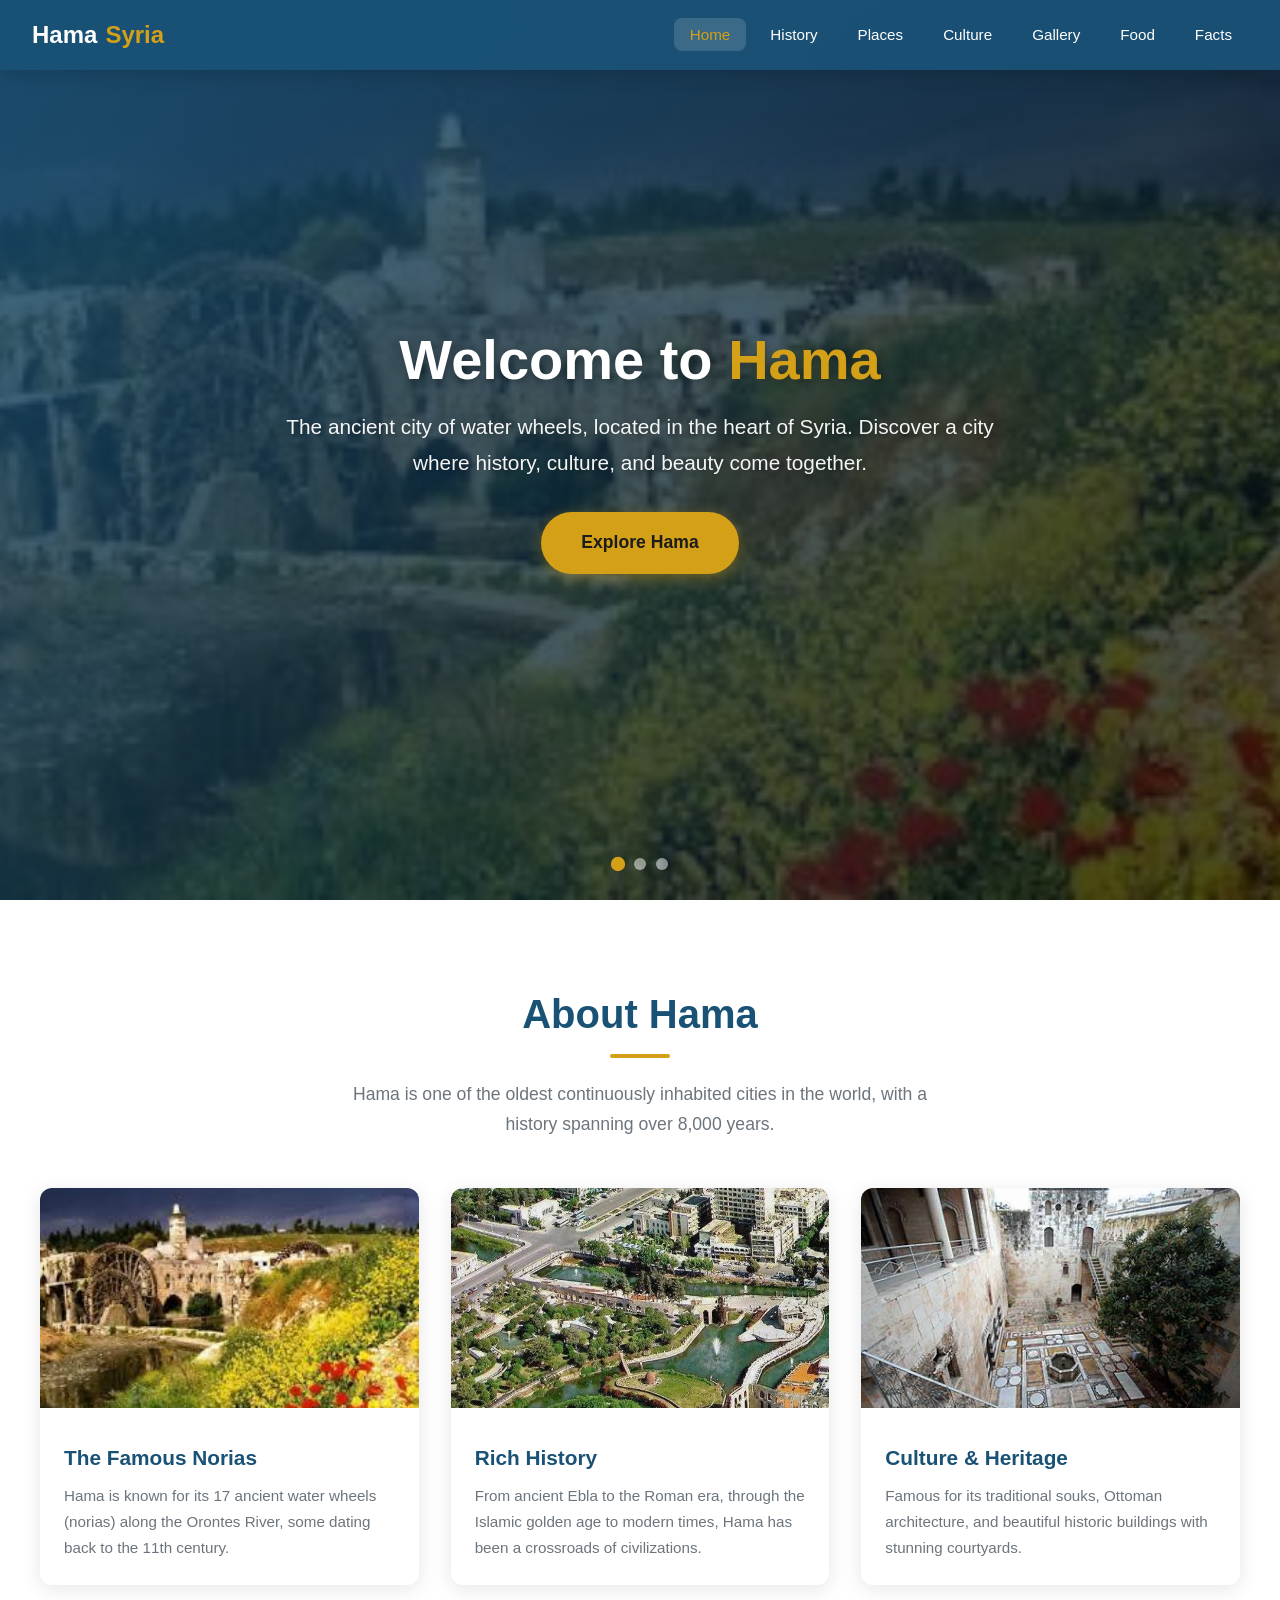
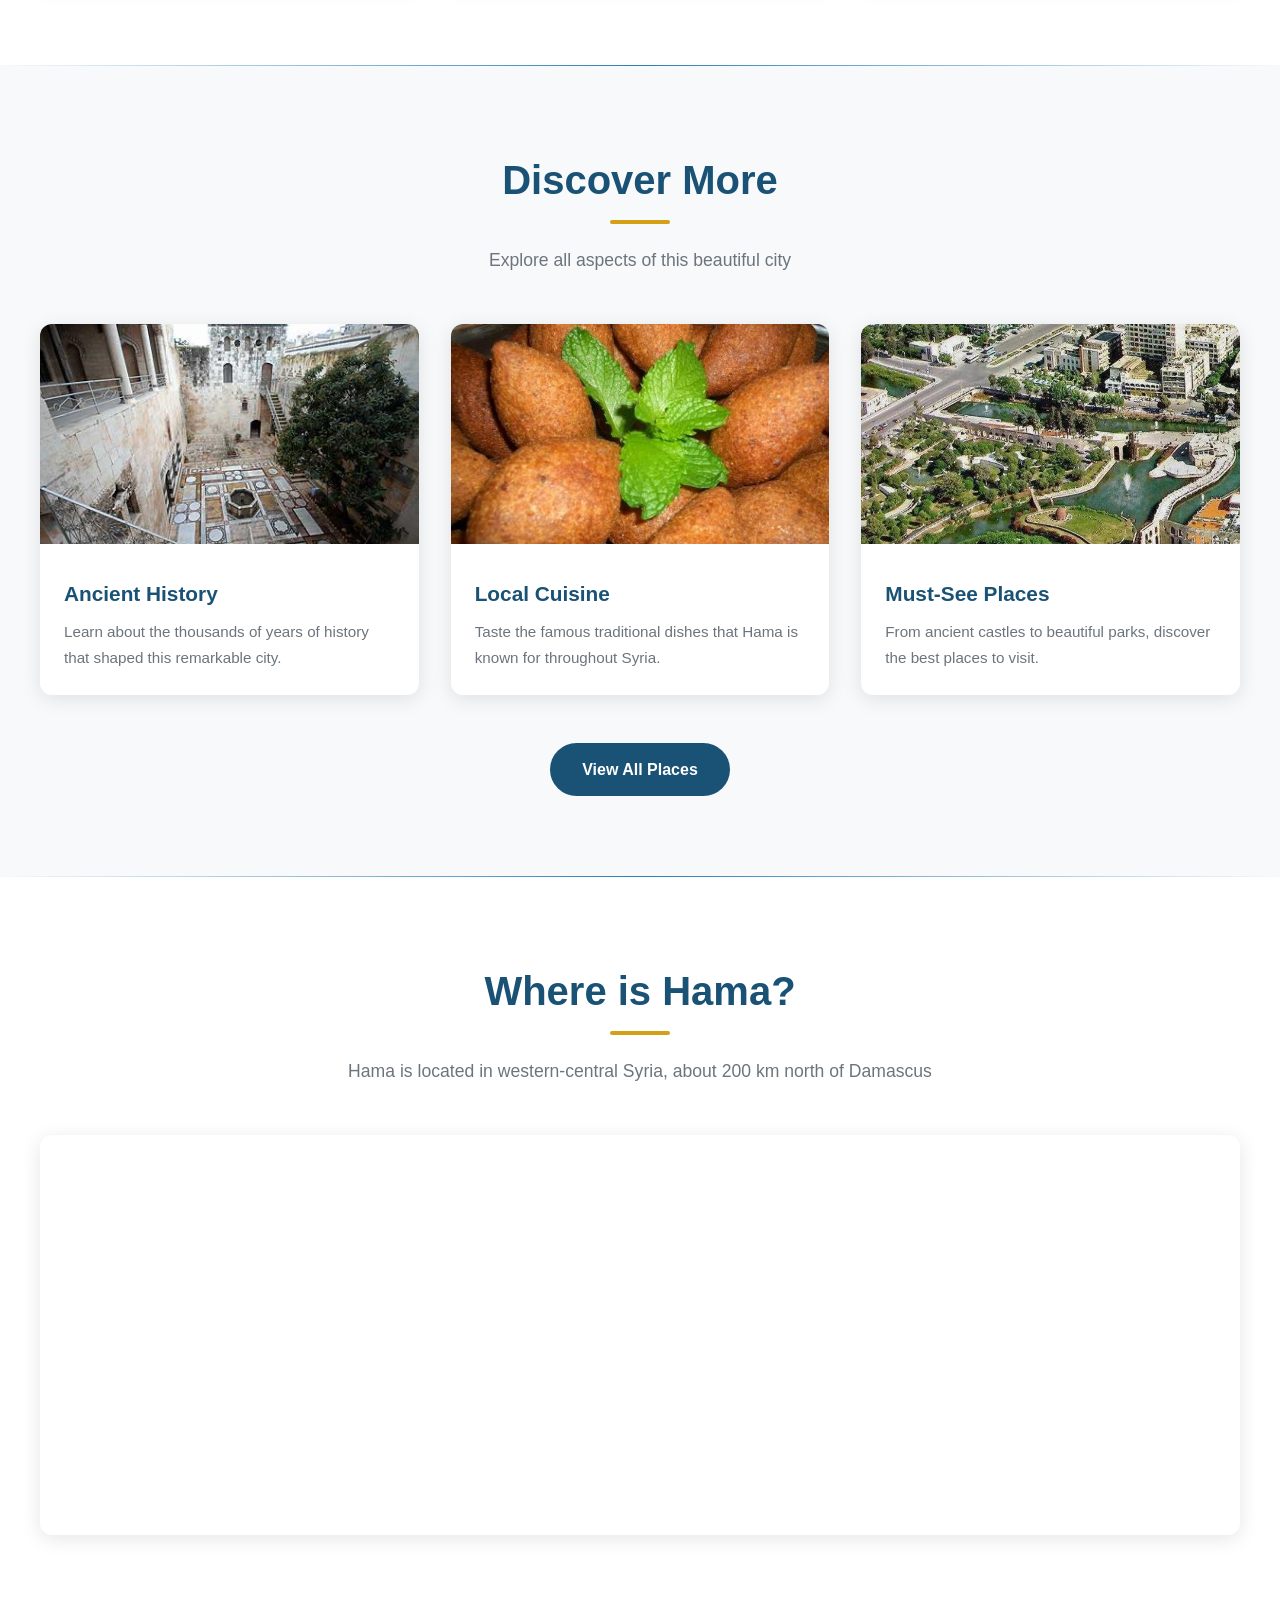
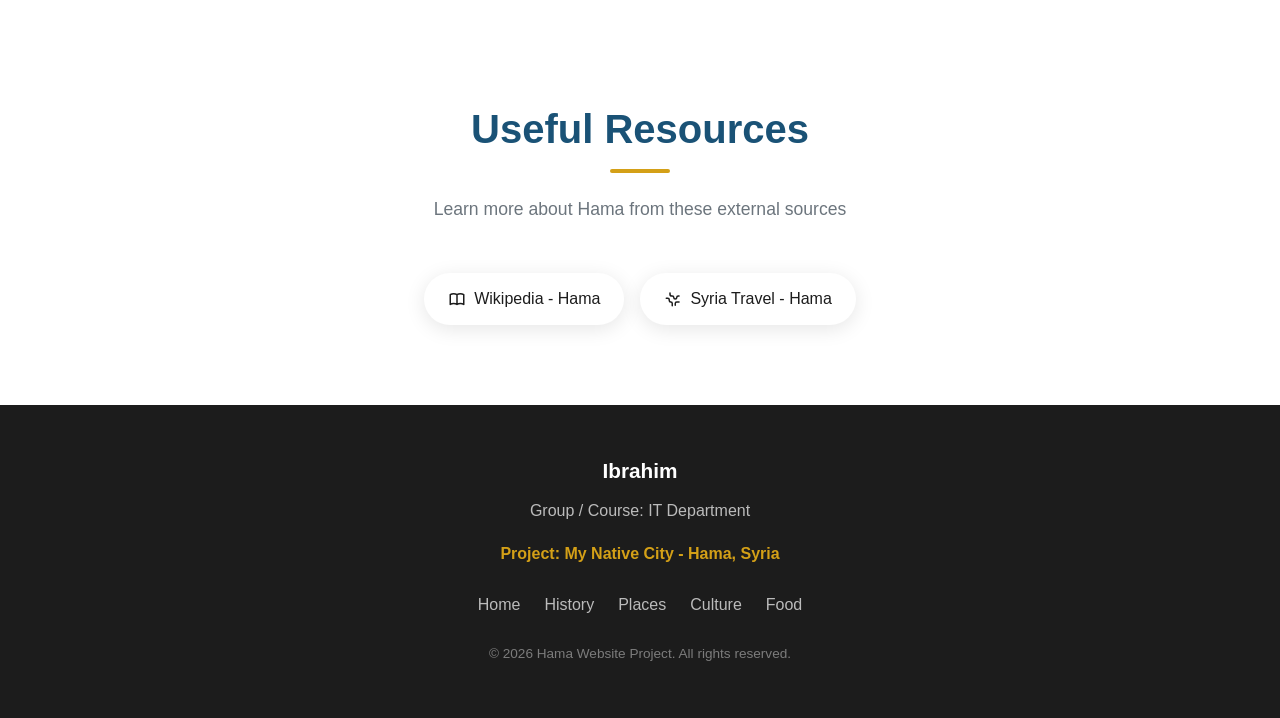
==== commit 9d28c2ae: "fix: remove video section from home page" ====
--- a/index.html
+++ b/index.html
@@ -137,27 +137,7 @@
     </div>
   </section>
 
-  <div class="divider"></div>
 
-  <!-- Embedded Video -->
-  <section class="section">
-    <div class="container">
-      <div class="section-title">
-        <h2>Video About Hama</h2>
-        <p>Watch a video showcasing the beauty and history of Hama</p>
-      </div>
-      <div class="video-container">
-        <iframe
-          src="https://www.youtube.com/embed/sqSF0YU8q7w"
-          title="Video about Hama, Syria"
-          allow="accelerometer; autoplay; clipboard-write; encrypted-media; gyroscope; picture-in-picture"
-          allowfullscreen>
-        </iframe>
-      </div>
-    </div>
-  </section>
-
-  <div class="divider"></div>
 
   <!-- External Links -->
   <section class="section section-alt">
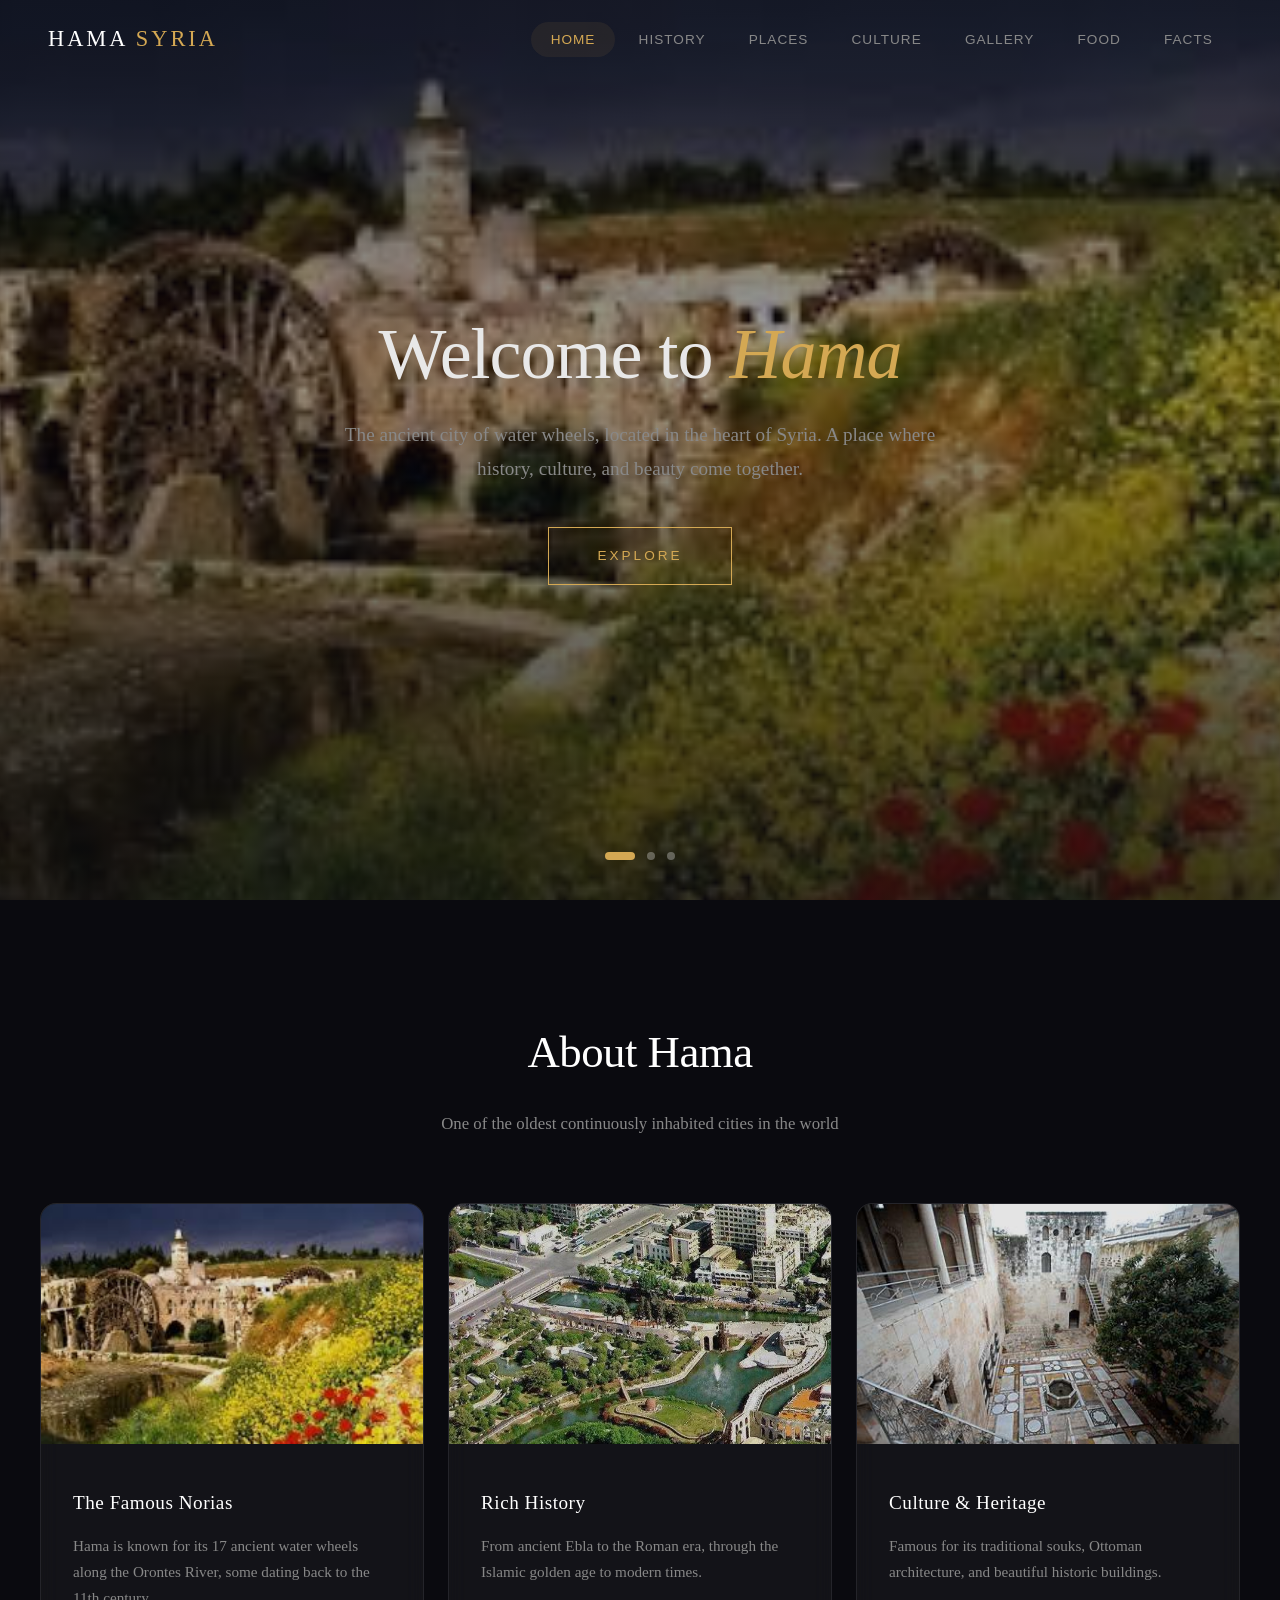
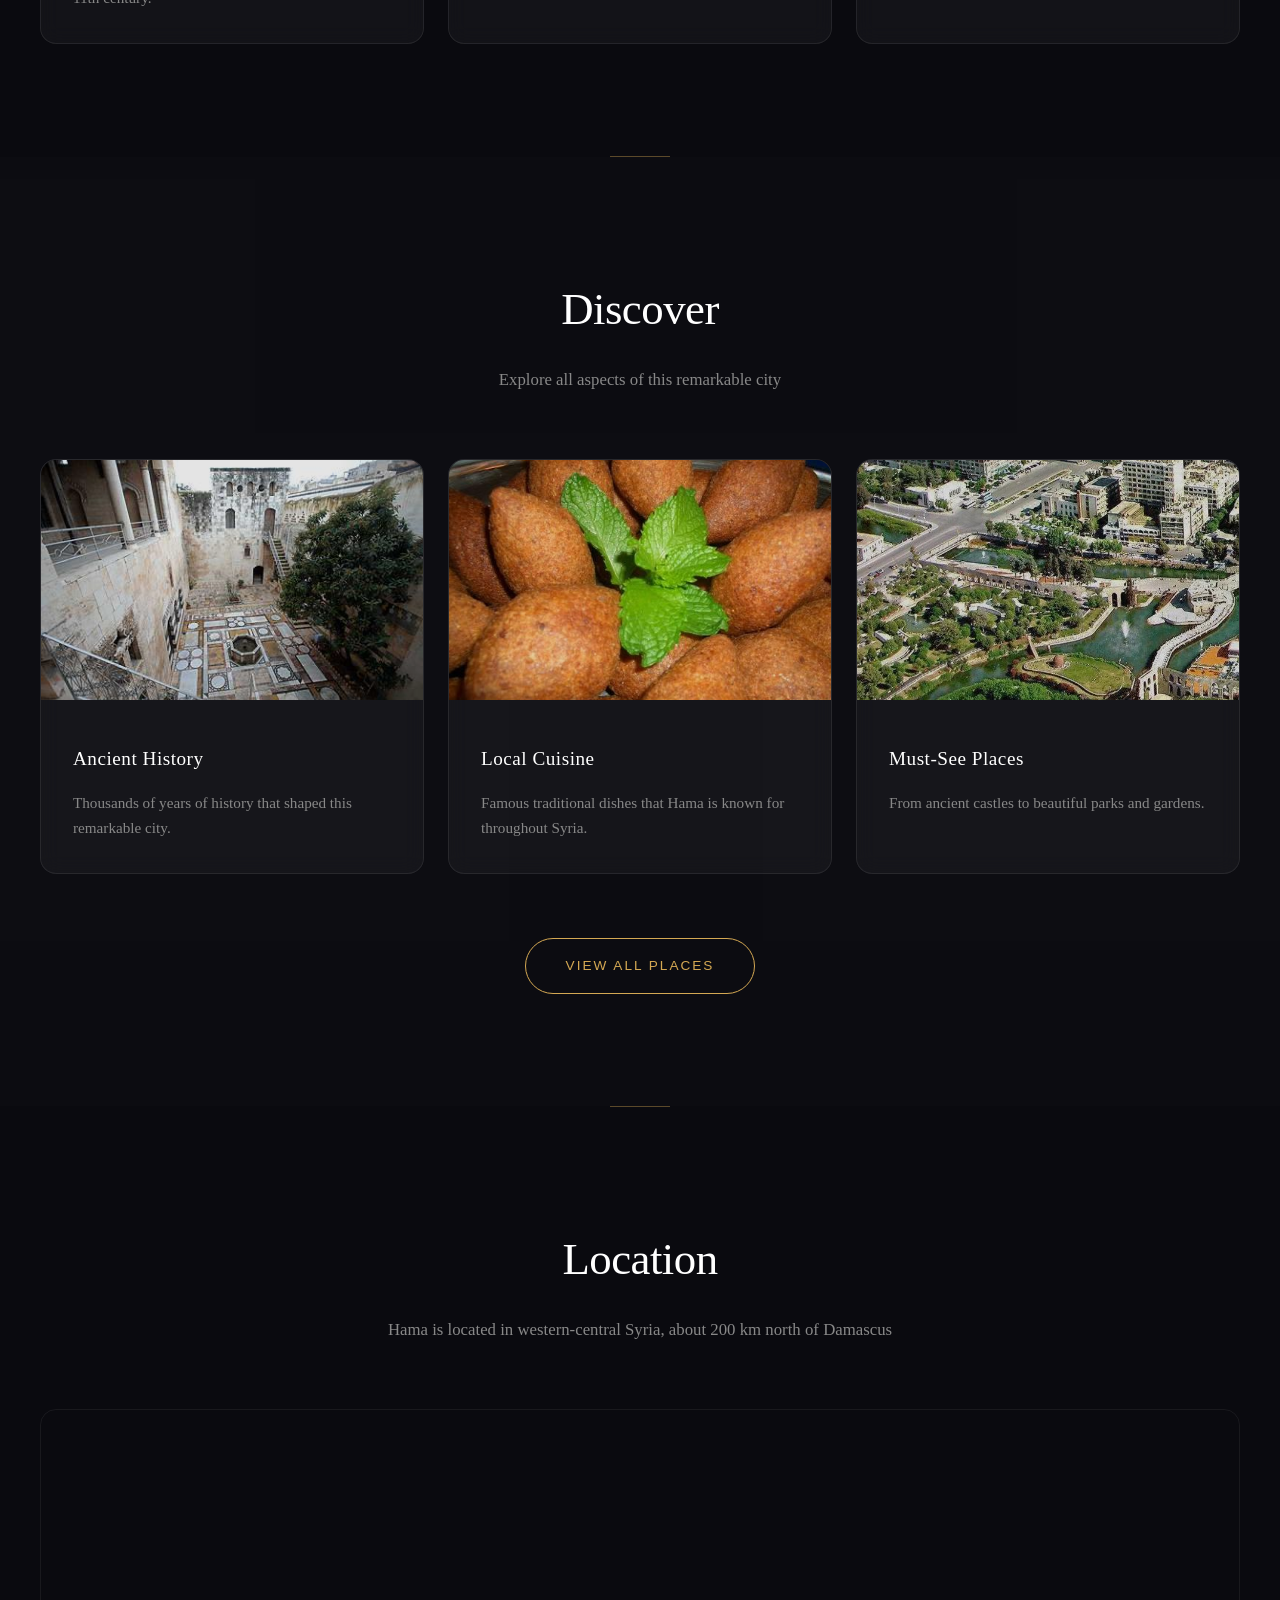
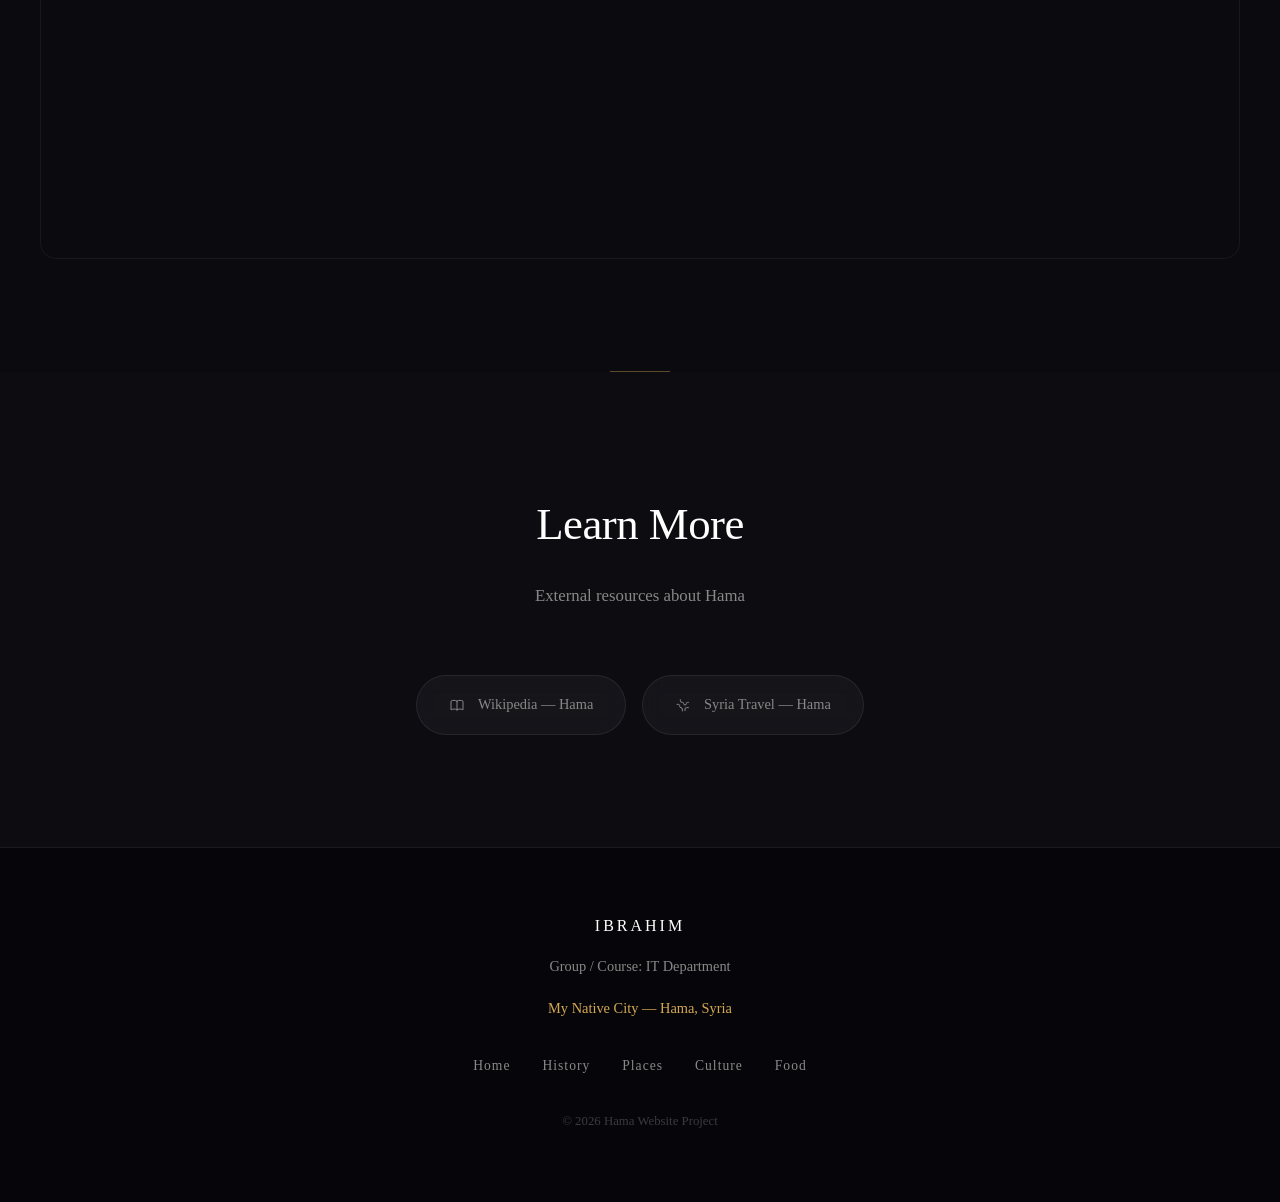
==== commit 0ddaed9d: "redesign: complete visual overhaul - Dark theme with gold accents - Glassmorphism cards and elements" ====
--- a/index.html
+++ b/index.html
@@ -3,7 +3,7 @@
 <head>
   <meta charset="UTF-8">
   <meta name="viewport" content="width=device-width, initial-scale=1.0">
-  <title>Hama - The City of Water Wheels</title>
+  <title>Hama — The City of Water Wheels</title>
   <link rel="stylesheet" href="css/style.css">
 </head>
 <body>
@@ -25,7 +25,7 @@
     </button>
   </nav>
 
-  <!-- Hero with Image Carousel -->
+  <!-- Hero -->
   <section class="hero">
     <div class="hero-carousel">
       <div class="hero-slide active" style="background-image: url('images/norias.jpg');"></div>
@@ -35,8 +35,8 @@
     <div class="hero-overlay"></div>
     <div class="hero-content">
       <h1>Welcome to <span>Hama</span></h1>
-      <p>The ancient city of water wheels, located in the heart of Syria. Discover a city where history, culture, and beauty come together.</p>
-      <a href="places.html" class="hero-btn">Explore Hama</a>
+      <p>The ancient city of water wheels, located in the heart of Syria. A place where history, culture, and beauty come together.</p>
+      <a href="places.html" class="hero-btn">Explore</a>
     </div>
     <div class="carousel-dots">
       <button class="dot active" aria-label="Slide 1"></button>
@@ -45,33 +45,33 @@
     </div>
   </section>
 
-  <!-- About Hama Section -->
-  <section class="section section-alt">
+  <!-- About Hama -->
+  <section class="section">
     <div class="container">
       <div class="section-title">
         <h2>About Hama</h2>
-        <p>Hama is one of the oldest continuously inhabited cities in the world, with a history spanning over 8,000 years.</p>
+        <p>One of the oldest continuously inhabited cities in the world</p>
       </div>
       <div class="cards-grid">
         <div class="card">
           <img src="images/norias.jpg" alt="Norias of Hama" class="card-img">
           <div class="card-body">
             <h3>The Famous Norias</h3>
-            <p>Hama is known for its 17 ancient water wheels (norias) along the Orontes River, some dating back to the 11th century.</p>
+            <p>Hama is known for its 17 ancient water wheels along the Orontes River, some dating back to the 11th century.</p>
           </div>
         </div>
         <div class="card">
           <img src="images/aerial-view.jpg" alt="Aerial view of Hama" class="card-img">
           <div class="card-body">
             <h3>Rich History</h3>
-            <p>From ancient Ebla to the Roman era, through the Islamic golden age to modern times, Hama has been a crossroads of civilizations.</p>
+            <p>From ancient Ebla to the Roman era, through the Islamic golden age to modern times.</p>
           </div>
         </div>
         <div class="card">
           <img src="images/courtyard.jpg" alt="Traditional courtyard" class="card-img">
           <div class="card-body">
             <h3>Culture &amp; Heritage</h3>
-            <p>Famous for its traditional souks, Ottoman architecture, and beautiful historic buildings with stunning courtyards.</p>
+            <p>Famous for its traditional souks, Ottoman architecture, and beautiful historic buildings.</p>
           </div>
         </div>
       </div>
@@ -81,48 +81,48 @@
   <div class="divider"></div>
 
   <!-- Quick Links -->
-  <section class="section">
+  <section class="section section-alt">
     <div class="container">
       <div class="section-title">
-        <h2>Discover More</h2>
-        <p>Explore all aspects of this beautiful city</p>
+        <h2>Discover</h2>
+        <p>Explore all aspects of this remarkable city</p>
       </div>
       <div class="cards-grid">
         <div class="card">
           <img src="images/courtyard.jpg" alt="History" class="card-img">
           <div class="card-body">
             <h3>Ancient History</h3>
-            <p>Learn about the thousands of years of history that shaped this remarkable city.</p>
+            <p>Thousands of years of history that shaped this remarkable city.</p>
           </div>
         </div>
         <div class="card">
           <img src="images/kibbeh.jpg" alt="Food" class="card-img">
           <div class="card-body">
             <h3>Local Cuisine</h3>
-            <p>Taste the famous traditional dishes that Hama is known for throughout Syria.</p>
+            <p>Famous traditional dishes that Hama is known for throughout Syria.</p>
           </div>
         </div>
         <div class="card">
           <img src="images/aerial-view.jpg" alt="Places" class="card-img">
           <div class="card-body">
             <h3>Must-See Places</h3>
-            <p>From ancient castles to beautiful parks, discover the best places to visit.</p>
+            <p>From ancient castles to beautiful parks and gardens.</p>
           </div>
         </div>
       </div>
-      <div style="text-align: center; margin-top: 3rem;">
-        <a href="places.html" class="btn btn-primary">View All Places</a>
+      <div style="text-align: center; margin-top: 4rem;">
+        <a href="places.html" class="btn">View All Places</a>
       </div>
     </div>
   </section>
 
   <div class="divider"></div>
 
-  <!-- Map Section -->
-  <section class="section section-alt">
+  <!-- Map -->
+  <section class="section">
     <div class="container">
       <div class="section-title">
-        <h2>Where is Hama?</h2>
+        <h2>Location</h2>
         <p>Hama is located in western-central Syria, about 200 km north of Damascus</p>
       </div>
       <div class="map-container">
@@ -137,23 +137,23 @@
     </div>
   </section>
 
-
+  <div class="divider"></div>
 
   <!-- External Links -->
   <section class="section section-alt">
     <div class="container">
       <div class="section-title">
-        <h2>Useful Resources</h2>
-        <p>Learn more about Hama from these external sources</p>
+        <h2>Learn More</h2>
+        <p>External resources about Hama</p>
       </div>
       <div class="external-links">
         <a href="https://en.wikipedia.org/wiki/Hama" target="_blank" rel="noopener" class="link-card">
-          <svg xmlns="http://www.w3.org/2000/svg" fill="none" viewBox="0 0 24 24" stroke="currentColor"><path stroke-linecap="round" stroke-linejoin="round" stroke-width="2" d="M12 6.253v13m0-13C10.832 5.477 9.246 5 7.5 5S4.168 5.477 3 6.253v13C4.168 18.477 5.754 18 7.5 18s3.332.477 4.5 1.253m0-13C13.168 5.477 14.754 5 16.5 5c1.747 0 3.332.477 4.5 1.253v13C19.832 18.477 18.247 18 16.5 18c-1.746 0-3.332.477-4.5 1.253" /></svg>
-          Wikipedia - Hama
+          <svg xmlns="http://www.w3.org/2000/svg" fill="none" viewBox="0 0 24 24" stroke="currentColor"><path stroke-linecap="round" stroke-linejoin="round" stroke-width="1.5" d="M12 6.253v13m0-13C10.832 5.477 9.246 5 7.5 5S4.168 5.477 3 6.253v13C4.168 18.477 5.754 18 7.5 18s3.332.477 4.5 1.253m0-13C13.168 5.477 14.754 5 16.5 5c1.747 0 3.332.477 4.5 1.253v13C19.832 18.477 18.247 18 16.5 18c-1.746 0-3.332.477-4.5 1.253" /></svg>
+          Wikipedia — Hama
         </a>
         <a href="https://www.syria.travel/en/destinations/hama" target="_blank" rel="noopener" class="link-card">
-          <svg xmlns="http://www.w3.org/2000/svg" fill="none" viewBox="0 0 24 24" stroke="currentColor"><path stroke-linecap="round" stroke-linejoin="round" stroke-width="2" d="M3.055 11H5a2 2 0 012 2v1a2 2 0 002 2 2 2 0 012 2v2.945M8 3.935V5.5A2.5 2.5 0 0010.5 8h.5a2 2 0 012 2 2 2 0 104 0 2 2 0 012-2h1.064M15 20.488V18a2 2 0 012-2h3.064" /></svg>
-          Syria Travel - Hama
+          <svg xmlns="http://www.w3.org/2000/svg" fill="none" viewBox="0 0 24 24" stroke="currentColor"><path stroke-linecap="round" stroke-linejoin="round" stroke-width="1.5" d="M3.055 11H5a2 2 0 012 2v1a2 2 0 002 2 2 2 0 012 2v2.945M8 3.935V5.5A2.5 2.5 0 0010.5 8h.5a2 2 0 012 2 2 2 0 104 0 2 2 0 012-2h1.064M15 20.488V18a2 2 0 012-2h3.064" /></svg>
+          Syria Travel — Hama
         </a>
       </div>
     </div>
@@ -164,7 +164,7 @@
     <div class="footer-content">
       <h3>Ibrahim</h3>
       <p>Group / Course: IT Department</p>
-      <p class="project-title">Project: My Native City - Hama, Syria</p>
+      <p class="project-title">My Native City — Hama, Syria</p>
       <div class="footer-links">
         <a href="index.html">Home</a>
         <a href="history.html">History</a>
@@ -172,7 +172,7 @@
         <a href="culture.html">Culture</a>
         <a href="food.html">Food</a>
       </div>
-      <p style="margin-top: 1.5rem; font-size: 0.85rem; opacity: 0.6;">&copy; 2026 Hama Website Project. All rights reserved.</p>
+      <p style="margin-top: 2rem; font-size: 0.8rem; opacity: 0.4;">&copy; 2026 Hama Website Project</p>
     </div>
   </footer>
 
--- a/css/style.css
+++ b/css/style.css
@@ -8,17 +8,18 @@
 }
 
 :root {
-  --primary: #1a5276;
-  --primary-light: #2980b9;
-  --accent: #c0392b;
-  --gold: #d4a017;
-  --dark: #1c1c1c;
-  --light: #f8f9fa;
-  --gray: #6c757d;
+  --bg: #0a0a0f;
+  --bg-card: rgba(255, 255, 255, 0.04);
+  --bg-glass: rgba(255, 255, 255, 0.06);
+  --border: rgba(255, 255, 255, 0.08);
+  --text: #e8e8e8;
+  --text-muted: #888;
+  --gold: #d4a853;
+  --gold-glow: rgba(212, 168, 83, 0.3);
+  --accent: #c9956b;
   --white: #ffffff;
-  --shadow: 0 4px 20px rgba(0, 0, 0, 0.1);
-  --radius: 12px;
-  --transition: 0.3s ease;
+  --radius: 16px;
+  --transition: 0.4s cubic-bezier(0.25, 0.46, 0.45, 0.94);
 }
 
 html {
@@ -26,10 +27,25 @@
 }
 
 body {
-  font-family: 'Segoe UI', Tahoma, Geneva, Verdana, sans-serif;
-  color: var(--dark);
-  background: var(--light);
-  line-height: 1.7;
+  font-family: 'Georgia', 'Times New Roman', serif;
+  color: var(--text);
+  background: var(--bg);
+  line-height: 1.8;
+  overflow-x: hidden;
+}
+
+body::before {
+  content: '';
+  position: fixed;
+  top: 0;
+  left: 0;
+  width: 100%;
+  height: 100%;
+  background:
+    radial-gradient(ellipse at 20% 50%, rgba(212, 168, 83, 0.05) 0%, transparent 50%),
+    radial-gradient(ellipse at 80% 20%, rgba(201, 149, 107, 0.03) 0%, transparent 50%);
+  pointer-events: none;
+  z-index: -1;
 }
 
 a {
@@ -49,23 +65,26 @@
   left: 0;
   right: 0;
   z-index: 1000;
-  background: rgba(26, 82, 118, 0.95);
-  backdrop-filter: blur(10px);
-  padding: 0 2rem;
+  padding: 1.2rem 3rem;
   display: flex;
   align-items: center;
   justify-content: space-between;
-  height: 70px;
-  box-shadow: 0 2px 20px rgba(0, 0, 0, 0.2);
+  transition: var(--transition);
+}
+
+.navbar.scrolled {
+  background: rgba(10, 10, 15, 0.9);
+  backdrop-filter: blur(20px);
+  border-bottom: 1px solid var(--border);
+  padding: 0.8rem 3rem;
 }
 
 .navbar .logo {
-  font-size: 1.5rem;
-  font-weight: 700;
+  font-size: 1.4rem;
+  font-weight: 400;
   color: var(--white);
-  display: flex;
-  align-items: center;
-  gap: 0.5rem;
+  letter-spacing: 3px;
+  text-transform: uppercase;
 }
 
 .navbar .logo span {
@@ -75,42 +94,44 @@
 .nav-links {
   display: flex;
   list-style: none;
-  gap: 0.5rem;
+  gap: 0.3rem;
 }
 
 .nav-links a {
-  color: var(--white);
-  padding: 0.5rem 1rem;
-  border-radius: 8px;
-  transition: var(--transition);
-  font-size: 0.95rem;
-  font-weight: 500;
+  color: var(--text-muted);
+  padding: 0.6rem 1.2rem;
+  border-radius: 100px;
+  transition: var(--transition);
+  font-size: 0.85rem;
+  letter-spacing: 1px;
+  text-transform: uppercase;
+  font-family: 'Segoe UI', sans-serif;
 }
 
 .nav-links a:hover,
 .nav-links a.active {
-  background: rgba(255, 255, 255, 0.15);
-  color: var(--gold);
+  color: var(--gold);
+  background: rgba(212, 168, 83, 0.08);
 }
 
 .hamburger {
   display: none;
   flex-direction: column;
-  gap: 5px;
+  gap: 6px;
   cursor: pointer;
   background: none;
   border: none;
+  padding: 5px;
 }
 
 .hamburger span {
-  width: 28px;
-  height: 3px;
+  width: 24px;
+  height: 1.5px;
   background: var(--white);
-  border-radius: 3px;
-  transition: var(--transition);
-}
-
-/* ===== HERO SECTION ===== */
+  transition: var(--transition);
+}
+
+/* ===== HERO ===== */
 .hero {
   position: relative;
   min-height: 100vh;
@@ -118,7 +139,6 @@
   align-items: center;
   justify-content: center;
   text-align: center;
-  color: var(--white);
   overflow: hidden;
 }
 
@@ -128,7 +148,6 @@
   left: 0;
   width: 100%;
   height: 100%;
-  z-index: -1;
 }
 
 .hero-slide {
@@ -138,9 +157,16 @@
   width: 100%;
   height: 100%;
   opacity: 0;
-  transition: opacity 1.5s ease;
+  transition: opacity 2s ease;
   background-size: cover;
   background-position: center;
+  transform: scale(1.1);
+  animation: heroZoom 20s ease infinite alternate;
+}
+
+@keyframes heroZoom {
+  from { transform: scale(1); }
+  to { transform: scale(1.1); }
 }
 
 .hero-slide.active {
@@ -153,69 +179,76 @@
   left: 0;
   width: 100%;
   height: 100%;
-  background: linear-gradient(135deg, rgba(26, 82, 118, 0.85), rgba(0, 0, 0, 0.7));
+  background: linear-gradient(
+    180deg,
+    rgba(10, 10, 15, 0.7) 0%,
+    rgba(10, 10, 15, 0.4) 40%,
+    rgba(10, 10, 15, 0.8) 100%
+  );
 }
 
 .hero-content {
   position: relative;
   z-index: 1;
-  max-width: 800px;
+  max-width: 900px;
   padding: 2rem;
 }
 
 .hero-content h1 {
-  font-size: 3.5rem;
-  font-weight: 800;
-  margin-bottom: 1rem;
-  text-shadow: 2px 2px 10px rgba(0, 0, 0, 0.3);
-  line-height: 1.2;
+  font-size: 4.5rem;
+  font-weight: 400;
+  margin-bottom: 1.5rem;
+  line-height: 1.1;
+  letter-spacing: -1px;
 }
 
 .hero-content h1 span {
   color: var(--gold);
+  font-style: italic;
 }
 
 .hero-content p {
-  font-size: 1.3rem;
-  margin-bottom: 2rem;
-  opacity: 0.95;
-  text-shadow: 1px 1px 5px rgba(0, 0, 0, 0.3);
+  font-size: 1.2rem;
+  color: var(--text-muted);
+  margin-bottom: 2.5rem;
+  max-width: 600px;
+  margin-left: auto;
+  margin-right: auto;
 }
 
 .hero-btn {
   display: inline-block;
-  padding: 1rem 2.5rem;
+  padding: 1rem 3rem;
+  border: 1px solid var(--gold);
+  color: var(--gold);
+  font-size: 0.85rem;
+  letter-spacing: 3px;
+  text-transform: uppercase;
+  transition: var(--transition);
+  font-family: 'Segoe UI', sans-serif;
+}
+
+.hero-btn:hover {
   background: var(--gold);
-  color: var(--dark);
-  font-size: 1.1rem;
-  font-weight: 700;
-  border-radius: 50px;
-  transition: var(--transition);
-  box-shadow: 0 4px 15px rgba(212, 160, 23, 0.4);
-}
-
-.hero-btn:hover {
-  transform: translateY(-3px);
-  box-shadow: 0 8px 25px rgba(212, 160, 23, 0.6);
-  background: #e6b422;
-}
-
-/* Carousel indicators */
+  color: var(--bg);
+  box-shadow: 0 0 40px var(--gold-glow);
+}
+
 .carousel-dots {
   position: absolute;
-  bottom: 30px;
+  bottom: 40px;
   left: 50%;
   transform: translateX(-50%);
   display: flex;
-  gap: 10px;
+  gap: 12px;
   z-index: 2;
 }
 
 .carousel-dots .dot {
-  width: 12px;
-  height: 12px;
+  width: 8px;
+  height: 8px;
   border-radius: 50%;
-  background: rgba(255, 255, 255, 0.5);
+  background: rgba(255, 255, 255, 0.3);
   cursor: pointer;
   transition: var(--transition);
   border: none;
@@ -223,16 +256,18 @@
 
 .carousel-dots .dot.active {
   background: var(--gold);
-  transform: scale(1.2);
+  width: 30px;
+  border-radius: 10px;
 }
 
 /* ===== SECTIONS ===== */
 .section {
-  padding: 5rem 2rem;
+  padding: 7rem 2rem;
+  position: relative;
 }
 
 .section-alt {
-  background: var(--white);
+  background: rgba(255, 255, 255, 0.01);
 }
 
 .container {
@@ -242,89 +277,90 @@
 
 .section-title {
   text-align: center;
-  margin-bottom: 3rem;
+  margin-bottom: 4rem;
 }
 
 .section-title h2 {
-  font-size: 2.5rem;
-  color: var(--primary);
-  margin-bottom: 0.5rem;
-  position: relative;
-  display: inline-block;
-}
-
-.section-title h2::after {
-  content: '';
-  position: absolute;
-  bottom: -10px;
-  left: 50%;
-  transform: translateX(-50%);
-  width: 60px;
-  height: 4px;
-  background: var(--gold);
-  border-radius: 2px;
+  font-size: 2.8rem;
+  font-weight: 400;
+  color: var(--white);
+  margin-bottom: 1rem;
+  letter-spacing: -0.5px;
 }
 
 .section-title p {
-  color: var(--gray);
-  font-size: 1.1rem;
-  max-width: 600px;
-  margin: 1.5rem auto 0;
+  color: var(--text-muted);
+  font-size: 1.05rem;
+  max-width: 550px;
+  margin: 0 auto;
 }
 
 /* ===== DIVIDER ===== */
 .divider {
-  width: 100%;
+  width: 60px;
   height: 1px;
-  background: linear-gradient(90deg, transparent, var(--primary-light), transparent);
-  margin: 0;
-}
-
-/* ===== CARDS GRID ===== */
+  background: var(--gold);
+  margin: 0 auto;
+  opacity: 0.4;
+}
+
+/* ===== CARDS ===== */
 .cards-grid {
   display: grid;
-  grid-template-columns: repeat(auto-fit, minmax(320px, 1fr));
-  gap: 2rem;
+  grid-template-columns: repeat(auto-fit, minmax(340px, 1fr));
+  gap: 1.5rem;
 }
 
 .card {
-  background: var(--white);
+  background: var(--bg-card);
+  border: 1px solid var(--border);
   border-radius: var(--radius);
   overflow: hidden;
-  box-shadow: var(--shadow);
-  transition: var(--transition);
+  transition: var(--transition);
+  backdrop-filter: blur(10px);
 }
 
 .card:hover {
-  transform: translateY(-8px);
-  box-shadow: 0 12px 40px rgba(0, 0, 0, 0.15);
+  border-color: rgba(212, 168, 83, 0.2);
+  transform: translateY(-5px);
+  box-shadow: 0 20px 60px rgba(0, 0, 0, 0.3);
 }
 
 .card-img {
   width: 100%;
-  height: 220px;
+  height: 240px;
   object-fit: cover;
+  filter: brightness(0.9);
+  transition: var(--transition);
+}
+
+.card:hover .card-img {
+  filter: brightness(1);
+  transform: scale(1.02);
 }
 
 .card-body {
-  padding: 1.5rem;
+  padding: 2rem;
 }
 
 .card-body h3 {
-  font-size: 1.3rem;
-  color: var(--primary);
-  margin-bottom: 0.5rem;
+  font-size: 1.2rem;
+  font-weight: 400;
+  color: var(--white);
+  margin-bottom: 0.8rem;
+  letter-spacing: 0.5px;
 }
 
 .card-body p {
-  color: var(--gray);
+  color: var(--text-muted);
   font-size: 0.95rem;
+  line-height: 1.7;
 }
 
 /* ===== GALLERY ===== */
 .gallery-grid {
   display: grid;
-  grid-template-columns: repeat(auto-fill, minmax(280px, 1fr));
+  grid-template-columns: repeat(3, 1fr);
   gap: 1rem;
 }
 
@@ -334,6 +370,7 @@
   overflow: hidden;
   cursor: pointer;
   aspect-ratio: 4/3;
+  border: 1px solid var(--border);
 }
 
 .gallery-item img {
@@ -341,10 +378,12 @@
   height: 100%;
   object-fit: cover;
   transition: var(--transition);
+  filter: brightness(0.85);
 }
 
 .gallery-item:hover img {
   transform: scale(1.08);
+  filter: brightness(1);
 }
 
 .gallery-caption {
@@ -352,45 +391,38 @@
   bottom: 0;
   left: 0;
   right: 0;
-  padding: 1rem;
-  background: linear-gradient(transparent, rgba(0, 0, 0, 0.8));
-  color: var(--white);
+  padding: 1.5rem;
+  background: linear-gradient(transparent, rgba(10, 10, 15, 0.95));
+  color: var(--text);
   font-size: 0.9rem;
   transform: translateY(100%);
   transition: var(--transition);
+  border-top: 1px solid var(--border);
 }
 
 .gallery-item:hover .gallery-caption {
   transform: translateY(0);
 }
 
-/* ===== MAP SECTION ===== */
+/* ===== MAP ===== */
 .map-container {
   width: 100%;
-  height: 400px;
+  height: 450px;
   border-radius: var(--radius);
   overflow: hidden;
-  box-shadow: var(--shadow);
+  border: 1px solid var(--border);
+  filter: grayscale(0.3) brightness(0.8);
+  transition: var(--transition);
+}
+
+.map-container:hover {
+  filter: grayscale(0) brightness(1);
+  border-color: rgba(212, 168, 83, 0.2);
 }
 
 .map-container iframe {
   width: 100%;
   height: 100%;
-  border: none;
-}
-
-/* ===== VIDEO SECTION ===== */
-.video-container {
-  max-width: 800px;
-  margin: 0 auto;
-  border-radius: var(--radius);
-  overflow: hidden;
-  box-shadow: var(--shadow);
-}
-
-.video-container iframe {
-  width: 100%;
-  height: 450px;
   border: none;
 }
 
@@ -407,19 +439,26 @@
   position: absolute;
   left: 50%;
   transform: translateX(-50%);
-  width: 3px;
+  width: 1px;
   height: 100%;
-  background: var(--primary-light);
+  background: linear-gradient(180deg, transparent, var(--gold), transparent);
 }
 
 .timeline-item {
   position: relative;
   width: 45%;
-  padding: 1.5rem;
-  background: var(--white);
+  padding: 2rem;
+  background: var(--bg-card);
+  border: 1px solid var(--border);
   border-radius: var(--radius);
-  box-shadow: var(--shadow);
   margin-bottom: 2rem;
+  backdrop-filter: blur(10px);
+  transition: var(--transition);
+}
+
+.timeline-item:hover {
+  border-color: rgba(212, 168, 83, 0.2);
+  transform: translateX(5px);
 }
 
 .timeline-item:nth-child(odd) {
@@ -434,34 +473,39 @@
   content: '';
   position: absolute;
   top: 2rem;
-  width: 16px;
-  height: 16px;
+  width: 8px;
+  height: 8px;
   background: var(--gold);
   border-radius: 50%;
-  border: 3px solid var(--primary);
   z-index: 1;
+  box-shadow: 0 0 15px var(--gold-glow);
 }
 
 .timeline-item:nth-child(odd)::before {
-  right: -32px;
+  right: -30px;
 }
 
 .timeline-item:nth-child(even)::before {
-  left: -32px;
+  left: -30px;
 }
 
 .timeline-item h3 {
-  color: var(--primary);
-  margin-bottom: 0.5rem;
-  font-size: 1.1rem;
+  color: var(--gold);
+  margin-bottom: 0.8rem;
+  font-size: 1rem;
+  font-weight: 400;
+  letter-spacing: 0.5px;
+  font-family: 'Segoe UI', sans-serif;
+  text-transform: uppercase;
 }
 
 .timeline-item p {
-  color: var(--gray);
+  color: var(--text-muted);
   font-size: 0.95rem;
-}
-
-/* ===== FACTS LIST ===== */
+  line-height: 1.7;
+}
+
+/* ===== FACTS ===== */
 .facts-list {
   max-width: 800px;
   margin: 0 auto;
@@ -470,157 +514,68 @@
 .fact-item {
   display: flex;
   align-items: flex-start;
-  gap: 1.5rem;
-  padding: 1.5rem;
-  background: var(--white);
+  gap: 2rem;
+  padding: 2rem;
+  background: var(--bg-card);
+  border: 1px solid var(--border);
   border-radius: var(--radius);
-  box-shadow: var(--shadow);
-  margin-bottom: 1.5rem;
-  transition: var(--transition);
+  margin-bottom: 1rem;
+  transition: var(--transition);
+  backdrop-filter: blur(10px);
 }
 
 .fact-item:hover {
-  transform: translateX(10px);
-  box-shadow: 0 8px 30px rgba(0, 0, 0, 0.12);
+  border-color: rgba(212, 168, 83, 0.2);
+  transform: translateX(8px);
 }
 
 .fact-number {
   flex-shrink: 0;
   width: 50px;
   height: 50px;
-  background: var(--primary);
-  color: var(--white);
+  border: 1px solid var(--gold);
+  color: var(--gold);
   border-radius: 50%;
   display: flex;
   align-items: center;
   justify-content: center;
-  font-size: 1.3rem;
-  font-weight: 700;
+  font-size: 1rem;
+  font-family: 'Segoe UI', sans-serif;
 }
 
 .fact-content h3 {
-  color: var(--primary);
-  margin-bottom: 0.3rem;
+  color: var(--white);
+  margin-bottom: 0.5rem;
+  font-weight: 400;
+  font-size: 1.05rem;
 }
 
 .fact-content p {
-  color: var(--gray);
+  color: var(--text-muted);
   font-size: 0.95rem;
-}
-
-/* ===== ABOUT AUTHOR ===== */
-.about-card {
-  max-width: 700px;
-  margin: 0 auto;
-  background: var(--white);
-  border-radius: var(--radius);
-  box-shadow: var(--shadow);
-  padding: 3rem;
-  text-align: center;
-}
-
-.about-avatar {
-  width: 150px;
-  height: 150px;
-  border-radius: 50%;
-  object-fit: cover;
-  border: 4px solid var(--gold);
-  margin-bottom: 1.5rem;
-}
-
-.about-card h2 {
-  color: var(--primary);
-  margin-bottom: 0.5rem;
-}
-
-.about-card .role {
-  color: var(--gold);
-  font-weight: 600;
-  margin-bottom: 1rem;
-}
-
-.about-card p {
-  color: var(--gray);
-  max-width: 500px;
-  margin: 0 auto;
 }
 
 /* ===== BUTTONS ===== */
 .btn {
   display: inline-block;
-  padding: 0.8rem 2rem;
-  border-radius: 50px;
-  font-weight: 600;
+  padding: 0.9rem 2.5rem;
+  border-radius: 100px;
+  font-weight: 400;
   transition: var(--transition);
   cursor: pointer;
-  border: none;
-  font-size: 1rem;
-}
-
-.btn-primary {
-  background: var(--primary);
-  color: var(--white);
-}
-
-.btn-primary:hover {
-  background: var(--primary-light);
-  transform: translateY(-2px);
-}
-
-.btn-accent {
+  border: 1px solid var(--gold);
+  color: var(--gold);
+  font-size: 0.85rem;
+  letter-spacing: 2px;
+  text-transform: uppercase;
+  font-family: 'Segoe UI', sans-serif;
+  background: transparent;
+}
+
+.btn:hover {
   background: var(--gold);
-  color: var(--dark);
-}
-
-.btn-accent:hover {
-  background: #e6b422;
-  transform: translateY(-2px);
-}
-
-/* ===== FOOTER ===== */
-.footer {
-  background: var(--dark);
-  color: var(--white);
-  padding: 3rem 2rem;
-  text-align: center;
-}
-
-.footer-content {
-  max-width: 800px;
-  margin: 0 auto;
-}
-
-.footer h3 {
-  font-size: 1.3rem;
-  margin-bottom: 0.5rem;
-}
-
-.footer p {
-  color: rgba(255, 255, 255, 0.7);
-  margin-bottom: 0.3rem;
-}
-
-.footer .project-title {
-  color: var(--gold);
-  font-weight: 600;
-  margin-top: 1rem;
-}
-
-.footer-links {
-  display: flex;
-  justify-content: center;
-  gap: 1.5rem;
-  margin-top: 1.5rem;
-  flex-wrap: wrap;
-}
-
-.footer-links a {
-  color: rgba(255, 255, 255, 0.7);
-  transition: var(--transition);
-}
-
-.footer-links a:hover {
-  color: var(--gold);
+  color: var(--bg);
+  box-shadow: 0 0 30px var(--gold-glow);
 }
 
 /* ===== EXTERNAL LINKS ===== */
@@ -629,138 +584,231 @@
   gap: 1rem;
   flex-wrap: wrap;
   justify-content: center;
-  margin-top: 2rem;
 }
 
 .link-card {
   display: flex;
   align-items: center;
-  gap: 0.5rem;
-  padding: 0.8rem 1.5rem;
-  background: var(--white);
-  border-radius: 50px;
-  box-shadow: var(--shadow);
-  transition: var(--transition);
-  font-weight: 500;
+  gap: 0.8rem;
+  padding: 1rem 2rem;
+  background: var(--bg-card);
+  border: 1px solid var(--border);
+  border-radius: 100px;
+  transition: var(--transition);
+  font-size: 0.9rem;
+  color: var(--text-muted);
+  backdrop-filter: blur(10px);
 }
 
 .link-card:hover {
-  background: var(--primary);
-  color: var(--white);
-  transform: translateY(-2px);
+  border-color: var(--gold);
+  color: var(--gold);
+  box-shadow: 0 0 20px var(--gold-glow);
 }
 
 .link-card svg {
-  width: 18px;
-  height: 18px;
+  width: 16px;
+  height: 16px;
 }
 
 /* ===== PAGE HEADER ===== */
 .page-header {
-  padding: 10rem 2rem 4rem;
-  background: linear-gradient(135deg, var(--primary), rgba(0, 0, 0, 0.6));
+  padding: 12rem 2rem 5rem;
+  text-align: center;
+  position: relative;
+}
+
+.page-header::before {
+  content: '';
+  position: absolute;
+  top: 0;
+  left: 0;
+  width: 100%;
+  height: 100%;
+  background: linear-gradient(180deg, rgba(10, 10, 15, 0.8) 0%, var(--bg) 100%);
+}
+
+.page-header h1,
+.page-header p {
+  position: relative;
+  z-index: 1;
+}
+
+.page-header h1 {
+  font-size: 3.5rem;
+  font-weight: 400;
+  margin-bottom: 0.8rem;
+  letter-spacing: -0.5px;
+}
+
+.page-header p {
+  font-size: 1.1rem;
+  color: var(--text-muted);
+}
+
+/* ===== FOOTER ===== */
+.footer {
+  border-top: 1px solid var(--border);
+  padding: 4rem 2rem;
+  text-align: center;
+  background: rgba(0, 0, 0, 0.3);
+}
+
+.footer-content {
+  max-width: 600px;
+  margin: 0 auto;
+}
+
+.footer h3 {
+  font-size: 1rem;
+  font-weight: 400;
+  letter-spacing: 3px;
+  text-transform: uppercase;
+  margin-bottom: 0.8rem;
   color: var(--white);
-  text-align: center;
-}
-
-.page-header h1 {
-  font-size: 3rem;
-  margin-bottom: 0.5rem;
-}
-
-.page-header p {
-  font-size: 1.2rem;
-  opacity: 0.9;
+}
+
+.footer p {
+  color: var(--text-muted);
+  font-size: 0.9rem;
+  margin-bottom: 0.3rem;
+}
+
+.footer .project-title {
+  color: var(--gold);
+  margin-top: 1rem;
+}
+
+.footer-links {
+  display: flex;
+  justify-content: center;
+  gap: 2rem;
+  margin-top: 2rem;
+  flex-wrap: wrap;
+}
+
+.footer-links a {
+  color: var(--text-muted);
+  transition: var(--transition);
+  font-size: 0.85rem;
+  letter-spacing: 1px;
+}
+
+.footer-links a:hover {
+  color: var(--gold);
 }
 
 /* ===== RESPONSIVE ===== */
 @media (max-width: 768px) {
   .navbar {
-    padding: 0 1rem;
+    padding: 1rem 1.5rem;
+  }
+
+  .navbar.scrolled {
+    padding: 0.8rem 1.5rem;
   }
 
   .nav-links {
     position: fixed;
-    top: 70px;
+    top: 0;
     left: 0;
     right: 0;
-    background: rgba(26, 82, 118, 0.98);
+    bottom: 0;
+    background: rgba(10, 10, 15, 0.98);
     flex-direction: column;
-    padding: 1rem;
-    gap: 0.25rem;
-    transform: translateY(-100%);
+    align-items: center;
+    justify-content: center;
+    gap: 0.5rem;
+    transform: translateX(100%);
     opacity: 0;
-    pointer-events: none;
     transition: var(--transition);
   }
 
   .nav-links.open {
-    transform: translateY(0);
+    transform: translateX(0);
     opacity: 1;
-    pointer-events: all;
+  }
+
+  .nav-links a {
+    font-size: 1.1rem;
+    padding: 1rem 2rem;
   }
 
   .hamburger {
     display: flex;
+    z-index: 1001;
   }
 
   .hero-content h1 {
-    font-size: 2.2rem;
+    font-size: 2.5rem;
   }
 
   .hero-content p {
-    font-size: 1.1rem;
+    font-size: 1rem;
   }
 
   .section {
-    padding: 3rem 1rem;
+    padding: 4rem 1.2rem;
   }
 
   .section-title h2 {
     font-size: 2rem;
   }
 
+  .cards-grid {
+    grid-template-columns: 1fr;
+  }
+
+  .gallery-grid {
+    grid-template-columns: repeat(2, 1fr);
+  }
+
   .timeline::before {
     left: 20px;
   }
 
   .timeline-item {
-    width: 85%;
+    width: 80%;
     margin-left: 50px !important;
   }
 
   .timeline-item::before {
-    left: -32px !important;
+    left: -30px !important;
     right: auto !important;
   }
 
-  .video-container iframe {
-    height: 250px;
+  .fact-item {
+    flex-direction: column;
+    gap: 1rem;
+    align-items: center;
+    text-align: center;
   }
 
   .page-header h1 {
-    font-size: 2rem;
-  }
-
-  .about-card {
-    padding: 2rem 1.5rem;
-  }
-
-  .gallery-grid {
-    grid-template-columns: repeat(auto-fill, minmax(200px, 1fr));
+    font-size: 2.2rem;
+  }
+
+  .page-header {
+    padding: 10rem 1.5rem 3rem;
   }
 }
 
 @media (max-width: 480px) {
   .hero-content h1 {
-    font-size: 1.8rem;
-  }
-
-  .cards-grid {
+    font-size: 2rem;
+  }
+
+  .gallery-grid {
     grid-template-columns: 1fr;
   }
 
-  .gallery-grid {
-    grid-template-columns: 1fr 1fr;
-  }
-}
+  .external-links {
+    flex-direction: column;
+    align-items: center;
+  }
+
+  .link-card {
+    width: 100%;
+    justify-content: center;
+  }
+}
